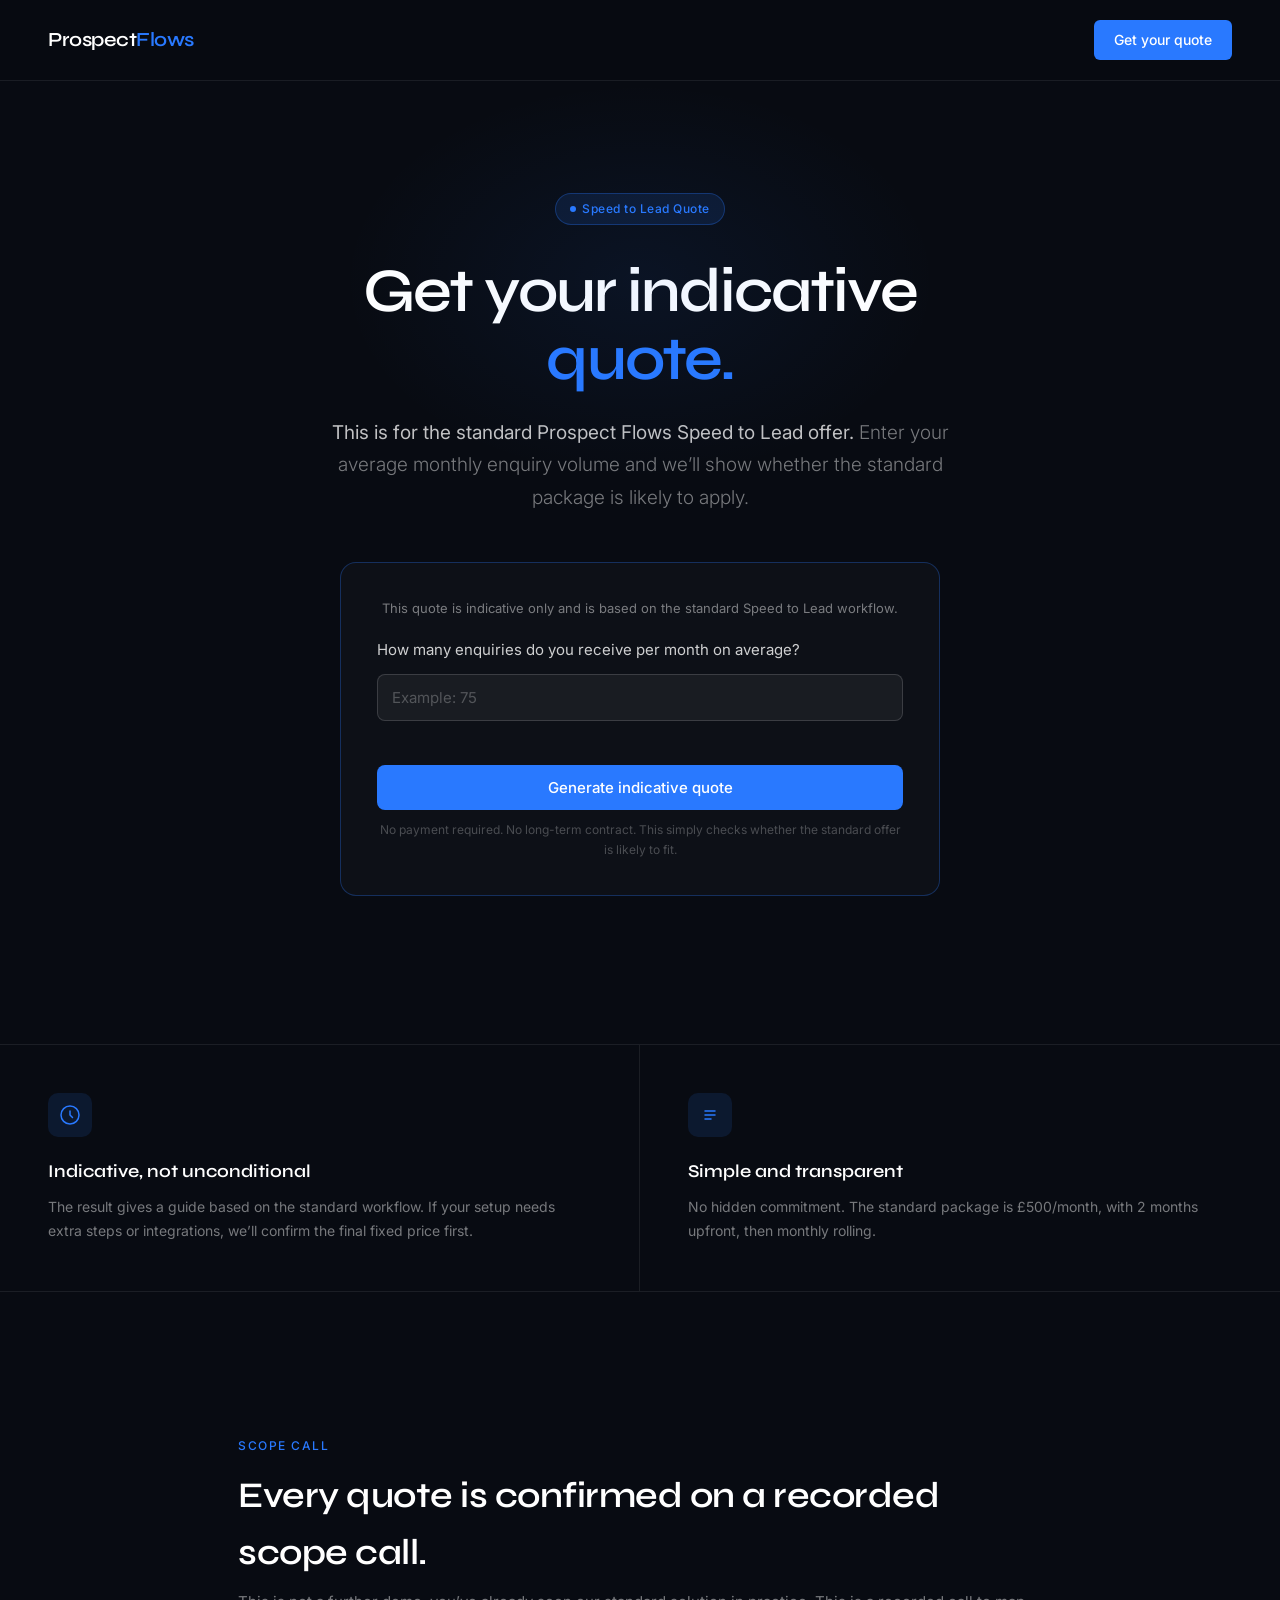
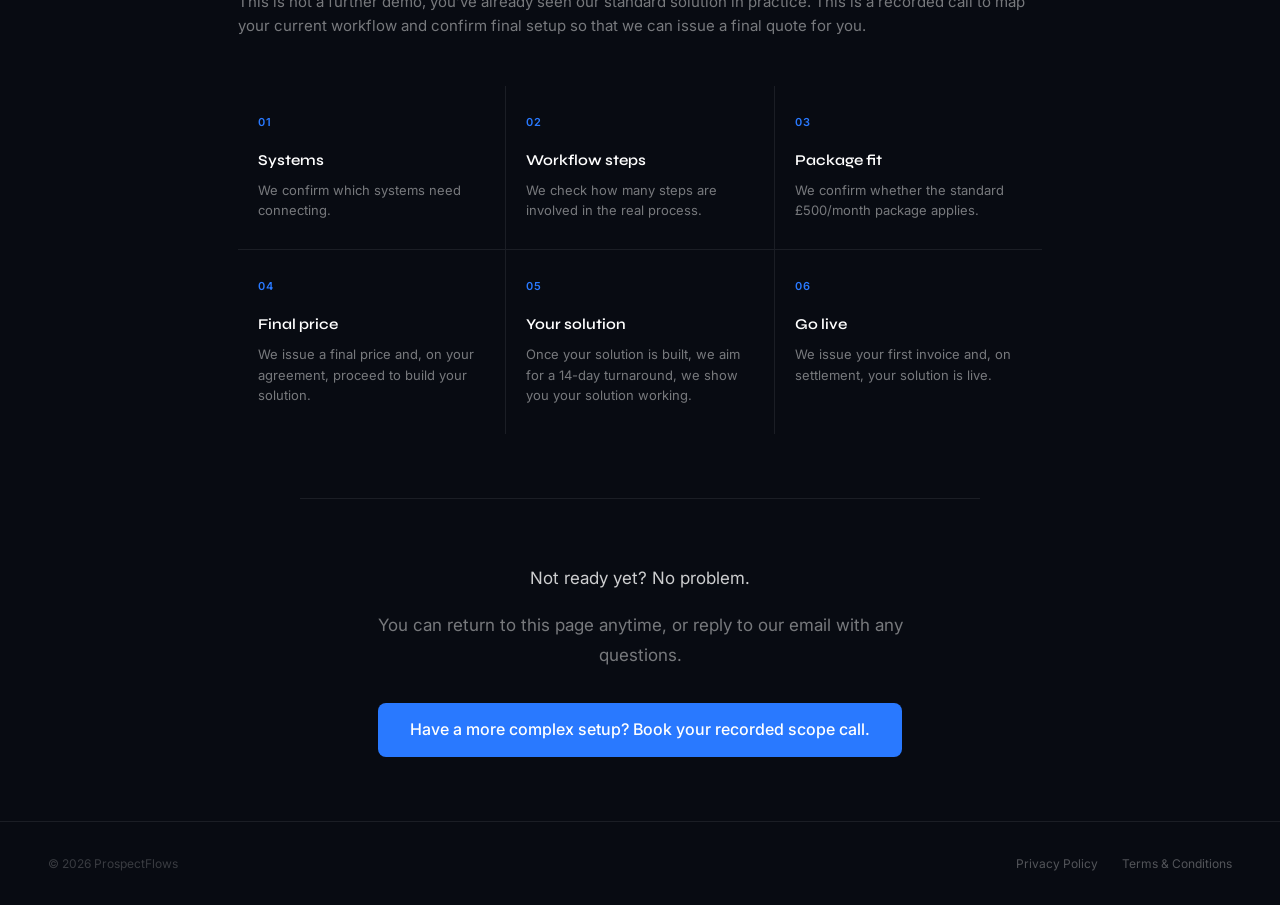
==== quote/index.html @ b6a6e38e "Add standalone quote engine at /quote" ====
<!DOCTYPE html>
<html lang="en">
<head>
<meta charset="UTF-8"/>
<meta name="viewport" content="width=device-width, initial-scale=1.0"/>
<title>ProspectFlows — Indicative Quote</title>
<!-- Google tag (gtag.js) -->
<script async src="https://www.googletagmanager.com/gtag/js?id=G-K7BTXNPB6P"></script>
<script>
  window.dataLayer = window.dataLayer || [];
  function gtag(){dataLayer.push(arguments);}
  gtag('js', new Date());
  gtag('config', 'G-K7BTXNPB6P');
</script>
<link href="https://fonts.googleapis.com/css2?family=Syne:wght@400;500;600&family=Inter:wght@300;400;500&display=swap" rel="stylesheet"/>
<style>
  *{margin:0;padding:0;box-sizing:border-box}
  :root{
    --blue:#2979FF;
    --blue-dim:rgba(41,121,255,0.12);
    --blue-border:rgba(41,121,255,0.3);
    --bg:#080b12;
    --border:rgba(255,255,255,0.08);
    --text:#e8eaf0;
    --muted:rgba(255,255,255,0.45);
    --faint:rgba(255,255,255,0.15);
    --error:#ff6b6b;
    --success:#0f6e56;
  }
  html{scroll-behavior:smooth}
  body{background:var(--bg);color:var(--text);font-family:'Inter',sans-serif;font-size:16px;line-height:1.6;overflow-x:hidden}
  nav{display:flex;justify-content:space-between;align-items:center;padding:1.25rem 3rem;border-bottom:0.5px solid var(--border);position:sticky;top:0;z-index:100;background:rgba(8,11,18,0.92);backdrop-filter:blur(12px)}
  .logo{font-family:'Syne',sans-serif;font-size:20px;font-weight:600;color:#fff;letter-spacing:-0.5px;text-decoration:none}.logo span{color:var(--blue)}
  .nav-cta{background:var(--blue);color:#fff;border:none;padding:9px 20px;border-radius:6px;font-size:14px;font-family:'Inter',sans-serif;cursor:pointer;font-weight:500;text-decoration:none;display:inline-flex;align-items:center;justify-content:center}
  .nav-cta:hover{background:#1a6aff}
  .hero{padding:7rem 3rem 4.25rem;text-align:center;max-width:900px;margin:0 auto;position:relative}
  .hero::before{content:'';position:absolute;top:0;left:50%;transform:translateX(-50%);width:600px;height:400px;background:radial-gradient(ellipse at center,rgba(41,121,255,0.08) 0%,transparent 70%);pointer-events:none}
  .badge{display:inline-flex;align-items:center;gap:6px;background:var(--blue-dim);border:0.5px solid var(--blue-border);color:var(--blue);font-size:12px;padding:5px 14px;border-radius:20px;margin-bottom:2rem;letter-spacing:0.5px;font-weight:500}
  .badge::before{content:'';width:6px;height:6px;border-radius:50%;background:var(--blue);animation:pulse 2s infinite}
  @keyframes pulse{0%,100%{opacity:1}50%{opacity:0.3}}
  h1{font-family:'Syne',sans-serif;font-size:62px;font-weight:600;line-height:1.1;letter-spacing:-2px;margin-bottom:1.5rem;color:#fff}
  h1 em{color:var(--blue);font-style:normal}
  .sub{font-size:19px;color:var(--muted);line-height:1.7;margin-bottom:3rem;max-width:650px;margin-left:auto;margin-right:auto;font-weight:300}
  .sub strong{color:rgba(255,255,255,0.75);font-weight:400}
  .quote-box{background:rgba(255,255,255,0.025);border:0.5px solid var(--blue-border);border-radius:16px;padding:2.25rem;max-width:600px;margin:0 auto;text-align:left}
  .quote-label{font-size:13px;color:var(--muted);margin-bottom:1.25rem;line-height:1.5;text-align:center}
  label.question{display:block;font-size:15px;color:rgba(255,255,255,0.8);margin-bottom:0.75rem;font-weight:400}
  input[type="number"]{background:rgba(255,255,255,0.05);border:0.5px solid var(--faint);border-radius:8px;padding:13px 14px;font-size:15px;color:#fff;font-family:'Inter',sans-serif;width:100%;outline:none;transition:border-color 0.2s;margin-bottom:10px}
  input[type="number"]::placeholder{color:rgba(255,255,255,0.25)}
  input[type="number"]:focus{border-color:rgba(41,121,255,0.6);background:rgba(41,121,255,0.05)}
  .submit-btn{width:100%;background:var(--blue);color:#fff;border:none;border-radius:8px;padding:13px;font-size:15px;font-weight:500;font-family:'Inter',sans-serif;cursor:pointer;margin-top:4px;transition:background 0.2s,transform 0.1s;text-decoration:none;display:inline-flex;align-items:center;justify-content:center;text-align:center}
  .submit-btn:hover{background:#1a6aff}
  .submit-btn:active{transform:scale(0.99)}
  .form-note{font-size:12px;color:rgba(255,255,255,0.25);margin-top:10px;text-align:center}
  .validation-msg{font-size:13px;color:var(--error);min-height:20px;margin:2px 0 8px;text-align:center}
  .result{display:none;margin-top:1.5rem;border-top:0.5px solid var(--border);padding-top:1.5rem}
  .result.visible{display:block}
  .result-card{background:rgba(41,121,255,0.06);border:0.5px solid var(--blue-border);border-radius:14px;padding:1.5rem}
  .result-kicker{font-size:12px;color:var(--blue);letter-spacing:1px;text-transform:uppercase;font-weight:500;margin-bottom:0.5rem}
  .result h2{font-family:'Syne',sans-serif;font-size:28px;font-weight:600;color:#fff;margin-bottom:0.5rem;letter-spacing:-0.5px;line-height:1.2}
  .price{font-family:'Syne',sans-serif;font-size:44px;font-weight:600;color:#fff;line-height:1.1;margin:0.75rem 0 1rem;letter-spacing:-1px}
  .price span{font-family:'Inter',sans-serif;font-size:15px;font-weight:400;color:var(--muted);letter-spacing:0}
  .result p{font-size:14px;color:var(--muted);line-height:1.7;margin-bottom:1rem}
  .result p strong{color:rgba(255,255,255,0.8);font-weight:400}
  .terms-list{display:grid;gap:0.5rem;margin:1rem 0 1.25rem;list-style:none}
  .terms-list li{font-size:13px;color:rgba(255,255,255,0.55);line-height:1.5;padding-left:1.25rem;position:relative}
  .terms-list li::before{content:'';position:absolute;left:0;top:0.55rem;width:6px;height:6px;border-radius:50%;background:var(--blue)}
  .disclaimer{border-top:0.5px solid var(--border);margin-top:1.25rem;padding-top:1.1rem;font-size:12px!important;color:rgba(255,255,255,0.35)!important;line-height:1.6!important}
  .secondary-copy{font-size:13px!important;color:rgba(255,255,255,0.4)!important;margin-top:1.25rem!important;margin-bottom:0!important;text-align:center}
  .secondary-link{color:var(--blue);text-decoration:none}
  .secondary-link:hover{text-decoration:underline}
  .scope-link{margin-top:0.5rem;background:transparent;color:#fff;border:0.5px solid var(--blue-border)}
  .scope-link:hover{background:rgba(41,121,255,0.1)}
  .pillars{display:grid;grid-template-columns:1fr 1fr;border-top:0.5px solid var(--border);border-bottom:0.5px solid var(--border);margin:5rem 0}
  .pillar{padding:3rem;border-right:0.5px solid var(--border);position:relative;overflow:hidden}
  .pillar:last-child{border-right:none}
  .p-icon{width:44px;height:44px;background:var(--blue-dim);border-radius:10px;display:flex;align-items:center;justify-content:center;margin-bottom:1.25rem}
  .pillar h3{font-family:'Syne',sans-serif;font-size:18px;font-weight:600;color:#fff;margin-bottom:0.6rem}
  .pillar p{font-size:14px;color:var(--muted);line-height:1.7}
  .how{padding:4rem 3rem;max-width:900px;margin:0 auto}
  .section-label{font-size:12px;color:var(--blue);letter-spacing:1.5px;text-transform:uppercase;font-weight:500;margin-bottom:0.75rem}
  .how h2{font-family:'Syne',sans-serif;font-size:36px;font-weight:600;color:#fff;margin-bottom:0.5rem;letter-spacing:-0.5px}
  .how .sub2{font-size:15px;color:var(--muted);margin-bottom:3rem}
  .steps{display:grid;grid-template-columns:repeat(3,1fr);gap:1px;background:var(--border)}
  .step{background:var(--bg);padding:1.75rem 1.25rem}
  .step-num{font-size:11px;color:var(--blue);font-weight:600;letter-spacing:1px;margin-bottom:1rem}
  .step h4{font-family:'Syne',sans-serif;font-size:15px;font-weight:600;color:#fff;margin-bottom:0.5rem}
  .step p{font-size:13px;color:var(--muted);line-height:1.6}
  .offer{padding:4rem 3rem;max-width:680px;margin:0 auto;text-align:center;border-top:0.5px solid var(--border)}
  .offer p{font-size:17px;color:var(--muted);line-height:1.8;margin-bottom:1rem}
  .offer p strong{color:rgba(255,255,255,0.8);font-weight:400}
  .offer-cta{margin-top:2rem}
  .offer-btn{background:var(--blue);color:#fff;border:none;border-radius:8px;padding:14px 32px;font-size:16px;font-weight:500;font-family:'Inter',sans-serif;cursor:pointer;transition:background 0.2s;text-decoration:none;display:inline-flex;align-items:center;justify-content:center}
  .offer-btn:hover{background:#1a6aff}
  footer{border-top:0.5px solid var(--border);padding:2rem 3rem;display:flex;justify-content:space-between;align-items:center;font-size:12px;color:rgba(255,255,255,0.2)}
  footer a{color:rgba(255,255,255,0.3);text-decoration:none}
  footer a:hover{color:var(--blue)}
  .footer-links{display:flex;gap:1.5rem}
  .fade{opacity:0;transform:translateY(20px);transition:opacity 0.6s ease,transform 0.6s ease}
  .fade.visible{opacity:1;transform:none}
  @media(max-width:760px){
    nav{padding:1rem 1.25rem;gap:1rem}
    .logo{font-size:18px;white-space:nowrap}
    .nav-cta{padding:8px 12px;font-size:12px}
    .hero{padding:5rem 1.25rem 3.5rem}
    .hero::before{width:320px;height:300px}
    h1{font-size:42px;letter-spacing:-1.2px}
    .sub{font-size:16px;margin-bottom:2rem}
    .quote-box{padding:1.5rem;border-radius:14px}
    .price{font-size:36px}
    .pillars{grid-template-columns:1fr;margin:3.5rem 0}
    .pillar{padding:2rem 1.25rem;border-right:none;border-bottom:0.5px solid var(--border)}
    .pillar:last-child{border-bottom:none}
    .how{padding:3rem 1.25rem}
    .how h2{font-size:30px}
    .steps{grid-template-columns:1fr}
    .offer{padding:3rem 1.25rem}
    footer{padding:1.5rem 1.25rem;flex-direction:column;gap:1rem;text-align:center}
    .footer-links{gap:1rem;flex-wrap:wrap;justify-content:center}
  }
</style>
</head>
<body>

<nav>
  <a class="logo" href="../">Prospect<span>Flows</span></a>
  <a class="nav-cta" href="#quote">Get your quote</a>
</nav>

<div class="hero">
  <div class="badge">Speed to Lead Quote</div>
  <h1>Get your indicative<br><em>quote.</em></h1>
  <p class="sub"><strong>This is for the standard Prospect Flows Speed to Lead offer.</strong> Enter your average monthly enquiry volume and we’ll show whether the standard package is likely to apply.</p>

  <div class="quote-box" id="quote">
    <p class="quote-label">This quote is indicative only and is based on the standard Speed to Lead workflow.</p>

    <label class="question" for="enquiries">How many enquiries do you receive per month on average?</label>
    <input type="number" id="enquiries" min="1" step="1" inputmode="numeric" placeholder="Example: 75" aria-describedby="validation-msg"/>
    <p class="validation-msg" id="validation-msg" role="alert"></p>

    <button class="submit-btn" type="button" onclick="generateQuote()">Generate indicative quote</button>
    <p class="form-note">No payment required. No long-term contract. This simply checks whether the standard offer is likely to fit.</p>

    <div class="result" id="standard-result" aria-live="polite">
      <div class="result-card">
        <div class="result-kicker">Indicative standard quote</div>
        <h2>The standard Speed to Lead package is likely to apply.</h2>
        <div class="price">£500<span>/month</span></div>
        <p>This indicative quote is based on your entered enquiry volume and the standard Prospect Flows Speed to Lead workflow.</p>
        <ul class="terms-list">
          <li>2 months upfront</li>
          <li>Then monthly rolling</li>
          <li>No long-term contract</li>
          <li>Cancel anytime</li>
        </ul>
        <p class="disclaimer">This quote is based on our standard Speed to Lead offer and the number of enquiries you have entered. If your setup requires extra steps, integrations, or a higher monthly operation volume, this may change. A short scope call may be required before we confirm your final fixed price.</p>
        <p class="secondary-copy">Not ready yet? No problem — you can return to this page anytime, or reply to our email with any questions.</p>
        <a class="submit-btn scope-link" href="[BOOKING_LINK_PLACEHOLDER]">Ready to confirm your setup? Book your recorded scope call.</a>
      </div>
    </div>

    <div class="result" id="scope-result" aria-live="polite">
      <div class="result-card">
        <div class="result-kicker">Scope call required</div>
        <h2>We need to confirm your workflow before issuing a final fixed quote.</h2>
        <p>Higher enquiry volume may require a slightly different setup. We’ll confirm the systems involved, the workflow steps, and the final setup before issuing your final quote.</p>
        <p><strong>This is not a further demo.</strong> You’ve already seen our standard solution in practice. This is a recorded call to map your current workflow and confirm final setup so that we can issue a final quote for you.</p>
        <a class="submit-btn" href="[BOOKING_LINK_PLACEHOLDER]">Book your recorded scope call</a>
        <p class="disclaimer">This quote is based on our standard Speed to Lead offer and the number of enquiries you have entered. If your setup requires extra steps, integrations, or a higher monthly operation volume, this may change. A short scope call may be required before we confirm your final fixed price.</p>
        <p class="secondary-copy">Not ready yet? No problem — you can return to this page anytime, or reply to our email with any questions.</p>
      </div>
    </div>
  </div>
</div>

<div class="pillars">
  <div class="pillar fade">
    <div class="p-icon">
      <svg width="22" height="22" viewBox="0 0 22 22" fill="none"><circle cx="11" cy="11" r="9" stroke="#2979FF" stroke-width="1.5"/><path d="M11 7v4l2.5 2.5" stroke="#2979FF" stroke-width="1.5" stroke-linecap="round"/></svg>
    </div>
    <h3>Indicative, not unconditional</h3>
    <p>The result gives a guide based on the standard workflow. If your setup needs extra steps or integrations, we’ll confirm the final fixed price first.</p>
  </div>
  <div class="pillar fade">
    <div class="p-icon">
      <svg width="22" height="22" viewBox="0 0 22 22" fill="none"><path d="M6 11h10M6 7h10M6 15h6" stroke="#2979FF" stroke-width="1.5" stroke-linecap="round"/></svg>
    </div>
    <h3>Simple and transparent</h3>
    <p>No hidden commitment. The standard package is £500/month, with 2 months upfront, then monthly rolling.</p>
  </div>
</div>

<div class="how">
  <div class="section-label fade">Scope call</div>
  <h2 class="fade">Every quote is confirmed on a recorded scope call.</h2>
  <p class="sub2 fade">This is not a further demo, you’ve already seen our standard solution in practice. This is a recorded call to map your current workflow and confirm final setup so that we can issue a final quote for you.</p>
  <div class="steps fade">
    <div class="step">
      <div class="step-num">01</div>
      <h4>Systems</h4>
      <p>We confirm which systems need connecting.</p>
    </div>
    <div class="step">
      <div class="step-num">02</div>
      <h4>Workflow steps</h4>
      <p>We check how many steps are involved in the real process.</p>
    </div>
    <div class="step">
      <div class="step-num">03</div>
      <h4>Package fit</h4>
      <p>We confirm whether the standard £500/month package applies.</p>
    </div>
    <div class="step">
      <div class="step-num">04</div>
      <h4>Final price</h4>
      <p>We issue a final price and, on your agreement, proceed to build your solution.</p>
    </div>
    <div class="step">
      <div class="step-num">05</div>
      <h4>Your solution</h4>
      <p>Once your solution is built, we aim for a 14-day turnaround, we show you your solution working.</p>
    </div>
    <div class="step">
      <div class="step-num">06</div>
      <h4>Go live</h4>
      <p>We issue your first invoice and, on settlement, your solution is live.</p>
    </div>
  </div>
</div>

<div class="offer fade">
  <p><strong>Not ready yet? No problem.</strong></p>
  <p>You can return to this page anytime, or reply to our email with any questions.</p>
  <div class="offer-cta">
    <a class="offer-btn" href="[BOOKING_LINK_PLACEHOLDER]">Have a more complex setup? Book your recorded scope call.</a>
  </div>
</div>

<footer>
  <span>© 2026 ProspectFlows</span>
  <div class="footer-links">
    <a href="../privacy-policy.html">Privacy Policy</a>
    <a href="../terms.html">Terms & Conditions</a>
  </div>
</footer>

<script>
function generateQuote(){
  var input=document.getElementById('enquiries');
  var validation=document.getElementById('validation-msg');
  var standardResult=document.getElementById('standard-result');
  var scopeResult=document.getElementById('scope-result');
  var rawValue=input.value.trim();
  var enquiries=Number(rawValue);

  standardResult.classList.remove('visible');
  scopeResult.classList.remove('visible');
  validation.textContent='';

  if(rawValue===''||!Number.isFinite(enquiries)||!Number.isInteger(enquiries)||enquiries<=0){
    validation.textContent='Please enter a whole number above zero to generate your indicative quote.';
    input.focus();
    return;
  }

  // Quote logic:
  // - Assume 5 automation steps/actions per enquiry.
  // - Monthly operations = enquiries x 5.
  // - The internal operation calculation is deliberately not displayed prominently to visitors.
  // - 1-200 enquiries: show the indicative standard £500/month quote.
  // - Over 200 enquiries: request a short scope call before issuing a final fixed quote.
  var monthlyOperations=enquiries*5;

  if(enquiries<=200){
    standardResult.classList.add('visible');
  }else{
    scopeResult.classList.add('visible');
  }

  if(window.gtag){
    gtag('event','quote_generated',{enquiries_per_month:enquiries,monthly_operations:monthlyOperations,quote_type:enquiries<=200?'standard':'scope_required'});
  }
}

var obs=new IntersectionObserver(function(entries){entries.forEach(function(e){if(e.isIntersecting){e.target.classList.add('visible')}})},{threshold:0.15});
document.querySelectorAll('.fade').forEach(function(el){obs.observe(el)});
</script>
</body>
</html>
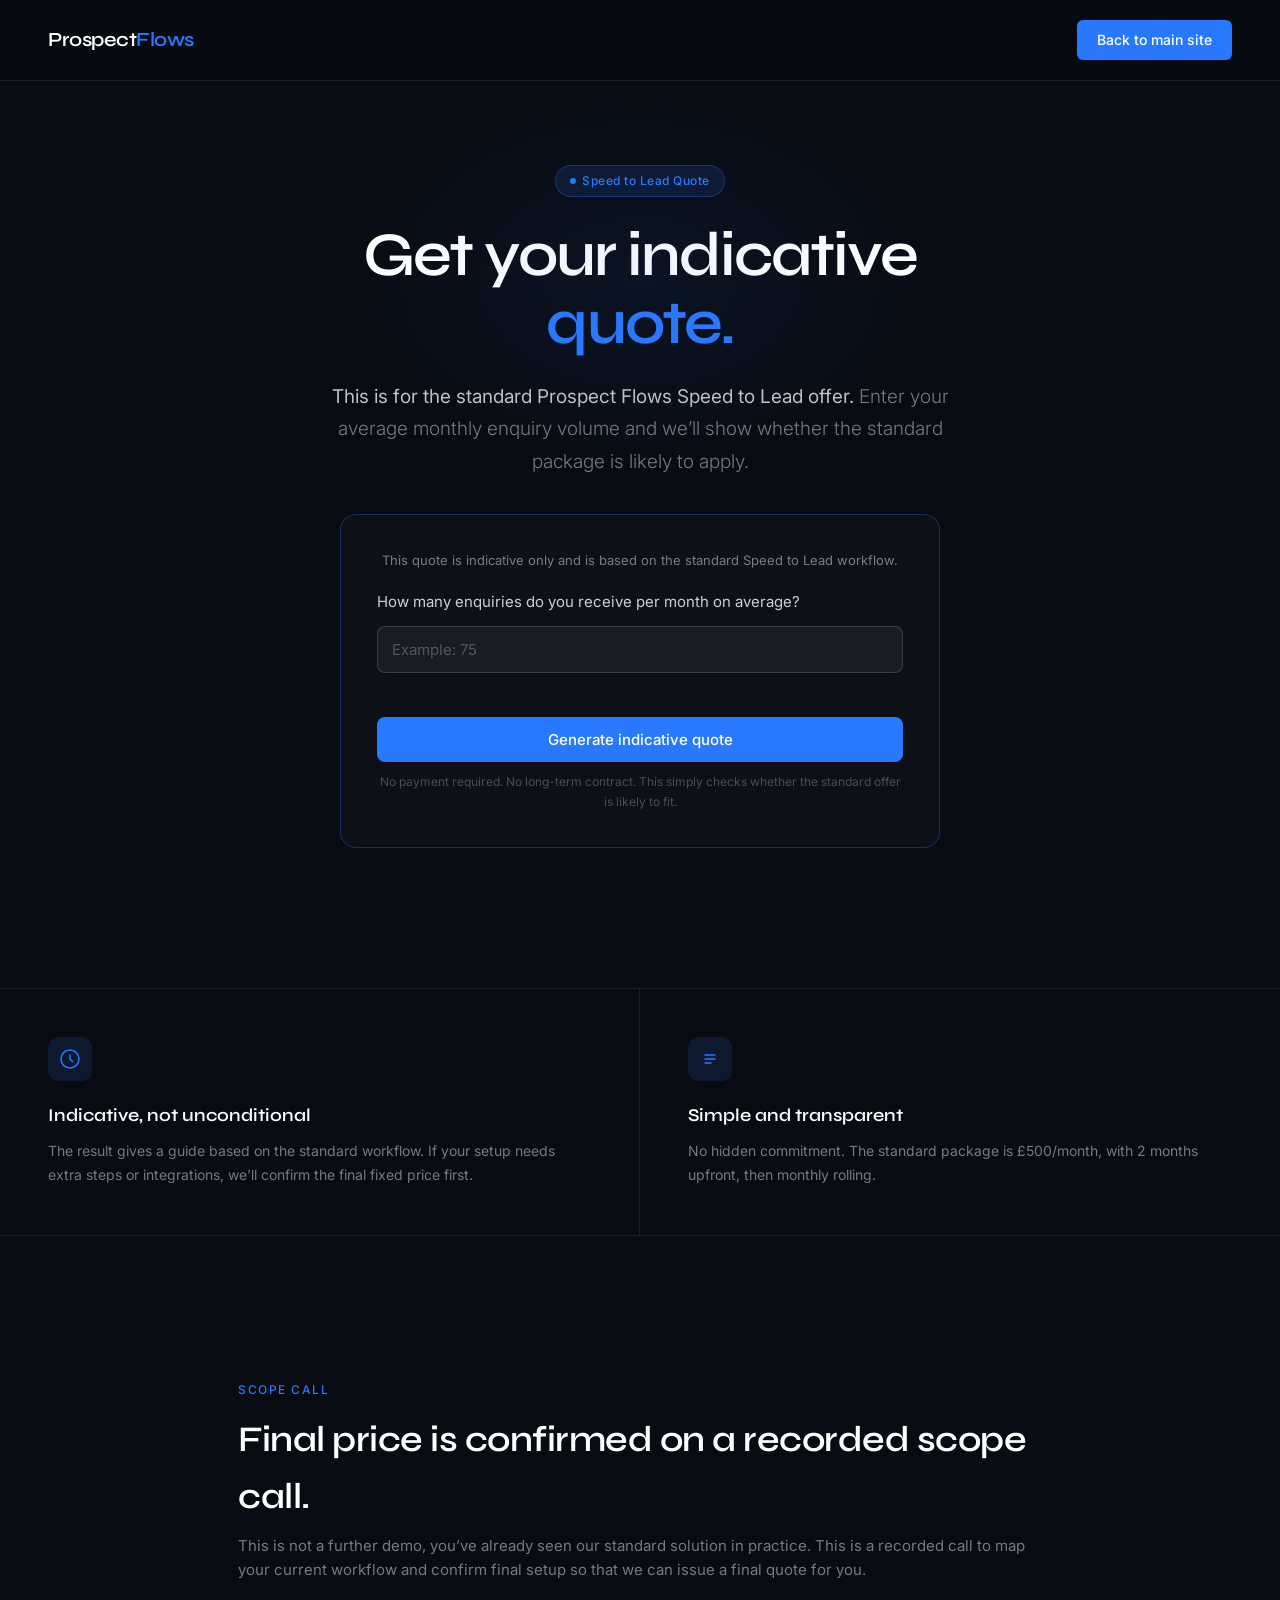
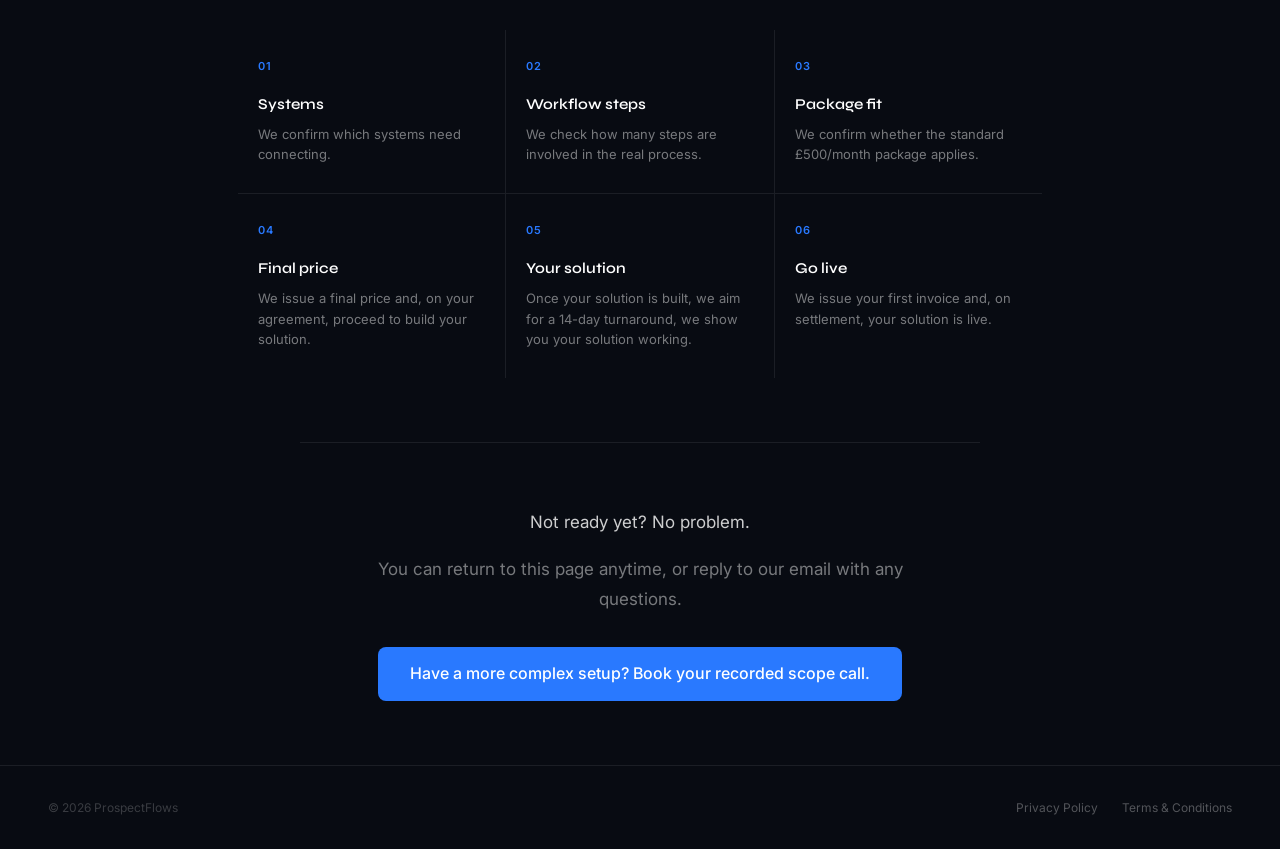
==== commit b7d09375: "Update quote engine Updated quote engine" ====
--- a/quote/index.html
+++ b/quote/index.html
@@ -33,14 +33,14 @@
   .logo{font-family:'Syne',sans-serif;font-size:20px;font-weight:600;color:#fff;letter-spacing:-0.5px;text-decoration:none}.logo span{color:var(--blue)}
   .nav-cta{background:var(--blue);color:#fff;border:none;padding:9px 20px;border-radius:6px;font-size:14px;font-family:'Inter',sans-serif;cursor:pointer;font-weight:500;text-decoration:none;display:inline-flex;align-items:center;justify-content:center}
   .nav-cta:hover{background:#1a6aff}
-  .hero{padding:7rem 3rem 4.25rem;text-align:center;max-width:900px;margin:0 auto;position:relative}
+  .hero{padding:5.25rem 3rem 3.75rem;text-align:center;max-width:900px;margin:0 auto;position:relative}
   .hero::before{content:'';position:absolute;top:0;left:50%;transform:translateX(-50%);width:600px;height:400px;background:radial-gradient(ellipse at center,rgba(41,121,255,0.08) 0%,transparent 70%);pointer-events:none}
-  .badge{display:inline-flex;align-items:center;gap:6px;background:var(--blue-dim);border:0.5px solid var(--blue-border);color:var(--blue);font-size:12px;padding:5px 14px;border-radius:20px;margin-bottom:2rem;letter-spacing:0.5px;font-weight:500}
+  .badge{display:inline-flex;align-items:center;gap:6px;background:var(--blue-dim);border:0.5px solid var(--blue-border);color:var(--blue);font-size:12px;padding:5px 14px;border-radius:20px;margin-bottom:1.5rem;letter-spacing:0.5px;font-weight:500}
   .badge::before{content:'';width:6px;height:6px;border-radius:50%;background:var(--blue);animation:pulse 2s infinite}
   @keyframes pulse{0%,100%{opacity:1}50%{opacity:0.3}}
   h1{font-family:'Syne',sans-serif;font-size:62px;font-weight:600;line-height:1.1;letter-spacing:-2px;margin-bottom:1.5rem;color:#fff}
   h1 em{color:var(--blue);font-style:normal}
-  .sub{font-size:19px;color:var(--muted);line-height:1.7;margin-bottom:3rem;max-width:650px;margin-left:auto;margin-right:auto;font-weight:300}
+  .sub{font-size:19px;color:var(--muted);line-height:1.7;margin-bottom:2.25rem;max-width:650px;margin-left:auto;margin-right:auto;font-weight:300}
   .sub strong{color:rgba(255,255,255,0.75);font-weight:400}
   .quote-box{background:rgba(255,255,255,0.025);border:0.5px solid var(--blue-border);border-radius:16px;padding:2.25rem;max-width:600px;margin:0 auto;text-align:left}
   .quote-label{font-size:13px;color:var(--muted);margin-bottom:1.25rem;line-height:1.5;text-align:center}
@@ -102,7 +102,7 @@
     nav{padding:1rem 1.25rem;gap:1rem}
     .logo{font-size:18px;white-space:nowrap}
     .nav-cta{padding:8px 12px;font-size:12px}
-    .hero{padding:5rem 1.25rem 3.5rem}
+    .hero{padding:3.75rem 1.25rem 3rem}
     .hero::before{width:320px;height:300px}
     h1{font-size:42px;letter-spacing:-1.2px}
     .sub{font-size:16px;margin-bottom:2rem}
@@ -124,7 +124,7 @@
 
 <nav>
   <a class="logo" href="../">Prospect<span>Flows</span></a>
-  <a class="nav-cta" href="#quote">Get your quote</a>
+  <a class="nav-cta" href="../">Back to main site</a>
 </nav>
 
 <div class="hero">
@@ -164,7 +164,7 @@
       <div class="result-card">
         <div class="result-kicker">Scope call required</div>
         <h2>We need to confirm your workflow before issuing a final fixed quote.</h2>
-        <p>Higher enquiry volume may require a slightly different setup. We’ll confirm the systems involved, the workflow steps, and the final setup before issuing your final quote.</p>
+        <p>Your enquiry volume is above the standard indicative range. We’ll confirm the systems involved, the workflow steps, and the final setup before issuing your final fixed quote.</p>
         <p><strong>This is not a further demo.</strong> You’ve already seen our standard solution in practice. This is a recorded call to map your current workflow and confirm final setup so that we can issue a final quote for you.</p>
         <a class="submit-btn" href="[BOOKING_LINK_PLACEHOLDER]">Book your recorded scope call</a>
         <p class="disclaimer">This quote is based on our standard Speed to Lead offer and the number of enquiries you have entered. If your setup requires extra steps, integrations, or a higher monthly operation volume, this may change. A short scope call may be required before we confirm your final fixed price.</p>
@@ -193,7 +193,7 @@
 
 <div class="how">
   <div class="section-label fade">Scope call</div>
-  <h2 class="fade">Every quote is confirmed on a recorded scope call.</h2>
+  <h2 class="fade">Final price is confirmed on a recorded scope call.</h2>
   <p class="sub2 fade">This is not a further demo, you’ve already seen our standard solution in practice. This is a recorded call to map your current workflow and confirm final setup so that we can issue a final quote for you.</p>
   <div class="steps fade">
     <div class="step">
@@ -269,7 +269,7 @@
   // - Monthly operations = enquiries x 5.
   // - The internal operation calculation is deliberately not displayed prominently to visitors.
   // - 1-200 enquiries: show the indicative standard £500/month quote.
-  // - Over 200 enquiries: request a short scope call before issuing a final fixed quote.
+  // - Over 200 enquiries: request a recorded scope call before issuing a final fixed quote.
   var monthlyOperations=enquiries*5;
 
   if(enquiries<=200){
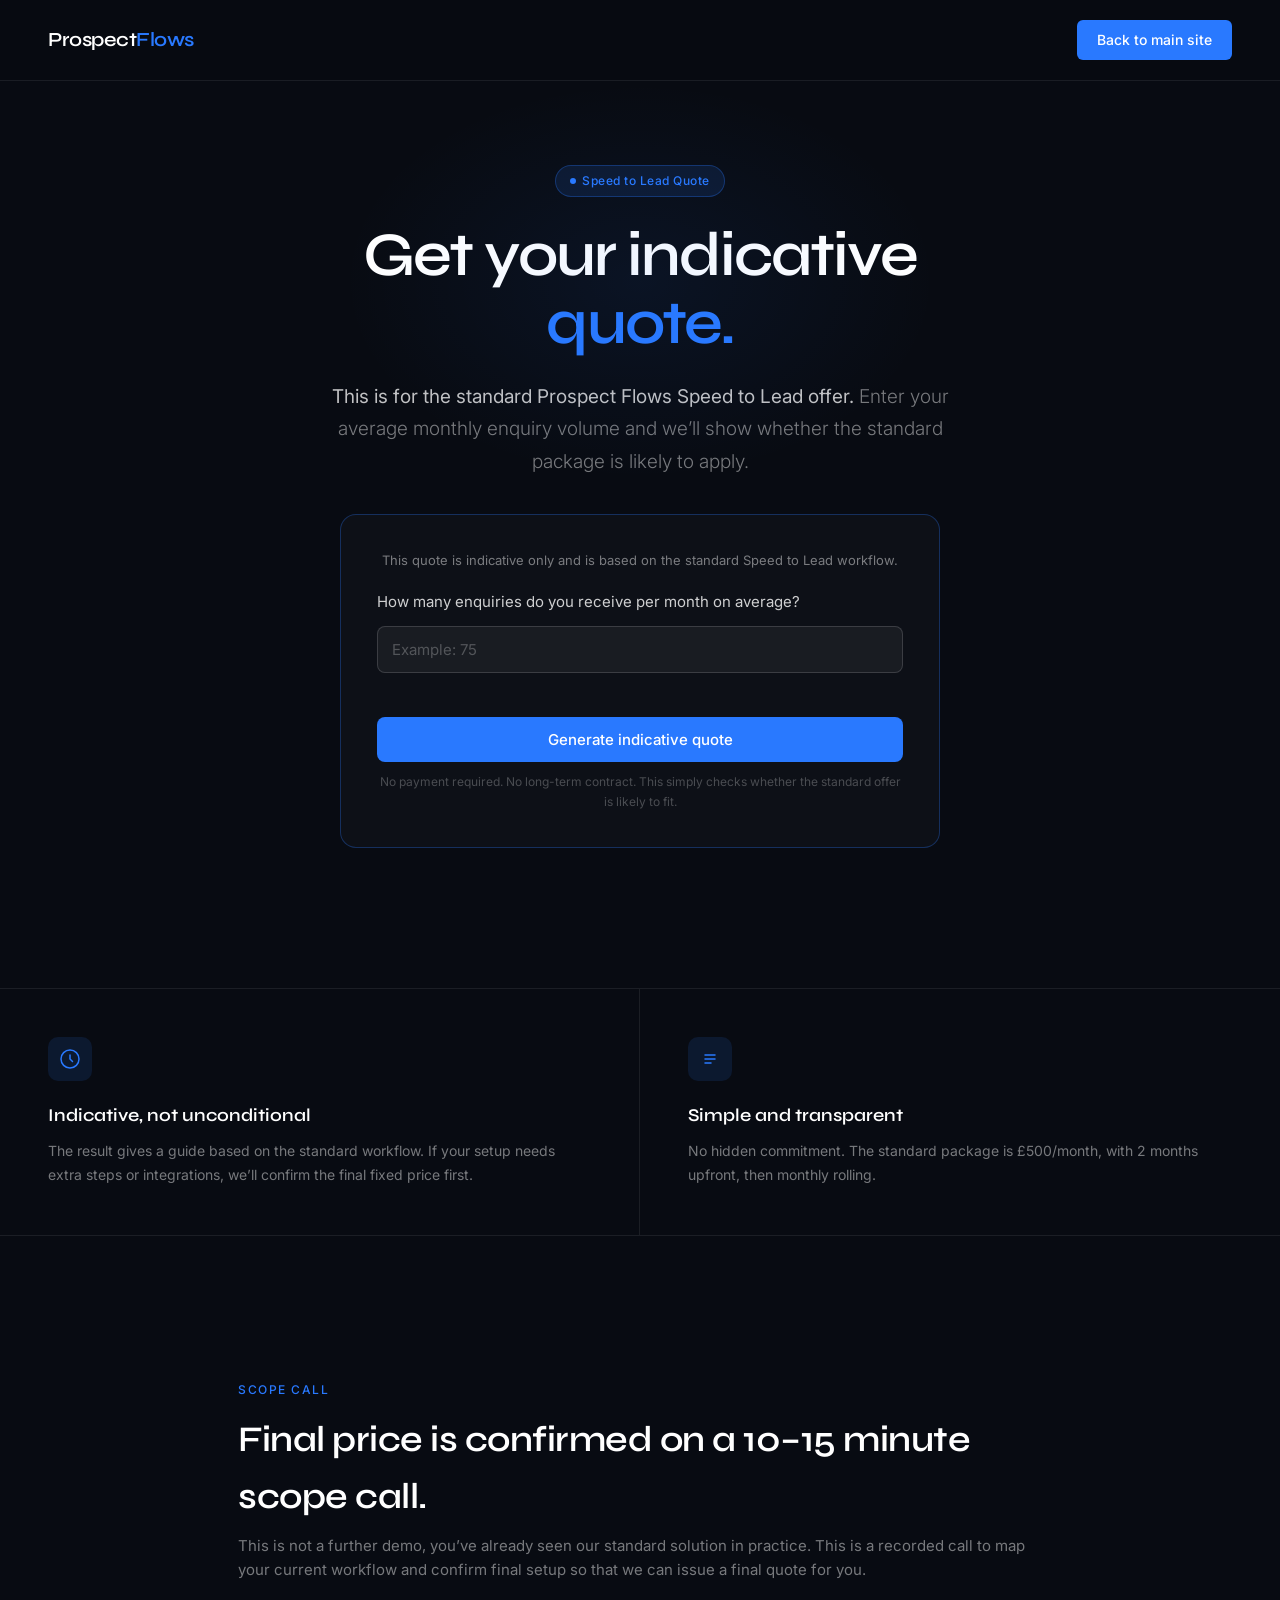
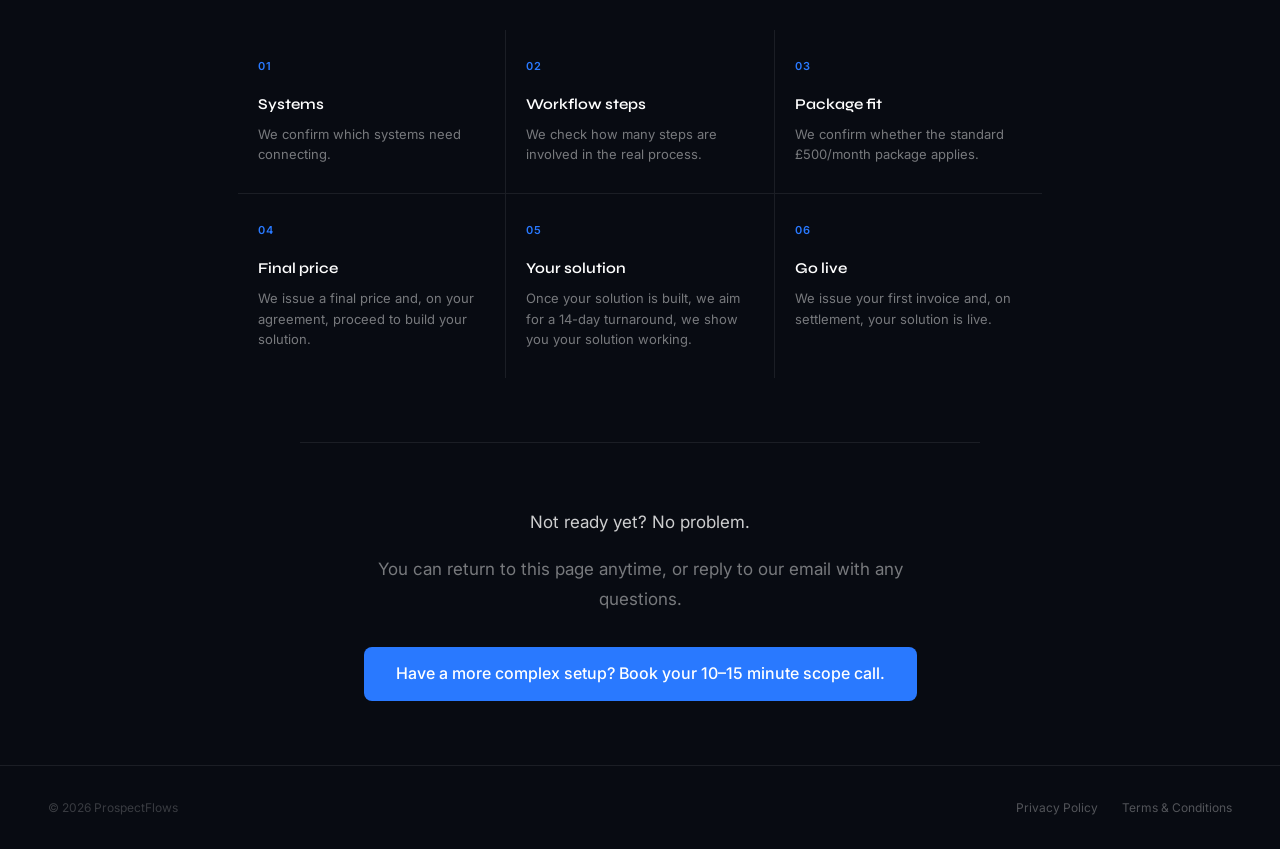
==== commit 3c0894e3: "Update quote engine Further tweaks and fixes" ====
--- a/quote/index.html
+++ b/quote/index.html
@@ -53,7 +53,7 @@
   .submit-btn:active{transform:scale(0.99)}
   .form-note{font-size:12px;color:rgba(255,255,255,0.25);margin-top:10px;text-align:center}
   .validation-msg{font-size:13px;color:var(--error);min-height:20px;margin:2px 0 8px;text-align:center}
-  .result{display:none;margin-top:1.5rem;border-top:0.5px solid var(--border);padding-top:1.5rem}
+  .result{display:none;margin-top:1.5rem;border-top:0.5px solid var(--border);padding-top:1.5rem;scroll-margin-top:110px}
   .result.visible{display:block}
   .result-card{background:rgba(41,121,255,0.06);border:0.5px solid var(--blue-border);border-radius:14px;padding:1.5rem}
   .result-kicker{font-size:12px;color:var(--blue);letter-spacing:1px;text-transform:uppercase;font-weight:500;margin-bottom:0.5rem}
@@ -156,7 +156,7 @@
         </ul>
         <p class="disclaimer">This quote is based on our standard Speed to Lead offer and the number of enquiries you have entered. If your setup requires extra steps, integrations, or a higher monthly operation volume, this may change. A short scope call may be required before we confirm your final fixed price.</p>
         <p class="secondary-copy">Not ready yet? No problem — you can return to this page anytime, or reply to our email with any questions.</p>
-        <a class="submit-btn scope-link" href="[BOOKING_LINK_PLACEHOLDER]">Ready to confirm your setup? Book your recorded scope call.</a>
+        <a class="submit-btn scope-link" href="[BOOKING_LINK_PLACEHOLDER]">Ready to confirm your setup? Book your 10–15 minute scope call.</a>
       </div>
     </div>
 
@@ -166,7 +166,7 @@
         <h2>We need to confirm your workflow before issuing a final fixed quote.</h2>
         <p>Your enquiry volume is above the standard indicative range. We’ll confirm the systems involved, the workflow steps, and the final setup before issuing your final fixed quote.</p>
         <p><strong>This is not a further demo.</strong> You’ve already seen our standard solution in practice. This is a recorded call to map your current workflow and confirm final setup so that we can issue a final quote for you.</p>
-        <a class="submit-btn" href="[BOOKING_LINK_PLACEHOLDER]">Book your recorded scope call</a>
+        <a class="submit-btn" href="[BOOKING_LINK_PLACEHOLDER]">Book your 10–15 minute scope call</a>
         <p class="disclaimer">This quote is based on our standard Speed to Lead offer and the number of enquiries you have entered. If your setup requires extra steps, integrations, or a higher monthly operation volume, this may change. A short scope call may be required before we confirm your final fixed price.</p>
         <p class="secondary-copy">Not ready yet? No problem — you can return to this page anytime, or reply to our email with any questions.</p>
       </div>
@@ -193,7 +193,7 @@
 
 <div class="how">
   <div class="section-label fade">Scope call</div>
-  <h2 class="fade">Final price is confirmed on a recorded scope call.</h2>
+  <h2 class="fade">Final price is confirmed on a 10–15 minute scope call.</h2>
   <p class="sub2 fade">This is not a further demo, you’ve already seen our standard solution in practice. This is a recorded call to map your current workflow and confirm final setup so that we can issue a final quote for you.</p>
   <div class="steps fade">
     <div class="step">
@@ -233,7 +233,7 @@
   <p><strong>Not ready yet? No problem.</strong></p>
   <p>You can return to this page anytime, or reply to our email with any questions.</p>
   <div class="offer-cta">
-    <a class="offer-btn" href="[BOOKING_LINK_PLACEHOLDER]">Have a more complex setup? Book your recorded scope call.</a>
+    <a class="offer-btn" href="[BOOKING_LINK_PLACEHOLDER]">Have a more complex setup? Book your 10–15 minute scope call.</a>
   </div>
 </div>
 
@@ -257,9 +257,11 @@
   standardResult.classList.remove('visible');
   scopeResult.classList.remove('visible');
   validation.textContent='';
+  input.removeAttribute('aria-invalid');
 
   if(rawValue===''||!Number.isFinite(enquiries)||!Number.isInteger(enquiries)||enquiries<=0){
     validation.textContent='Please enter a whole number above zero to generate your indicative quote.';
+    input.setAttribute('aria-invalid','true');
     input.focus();
     return;
   }
@@ -269,19 +271,35 @@
   // - Monthly operations = enquiries x 5.
   // - The internal operation calculation is deliberately not displayed prominently to visitors.
   // - 1-200 enquiries: show the indicative standard £500/month quote.
-  // - Over 200 enquiries: request a recorded scope call before issuing a final fixed quote.
+  // - Over 200 enquiries: request a 10-15 minute scope call before issuing a final fixed quote.
   var monthlyOperations=enquiries*5;
+
+  var activeResult;
 
   if(enquiries<=200){
     standardResult.classList.add('visible');
+    activeResult=standardResult;
   }else{
     scopeResult.classList.add('visible');
-  }
+    activeResult=scopeResult;
+  }
+
+  // Bring the result into view immediately, especially on smaller screens.
+  activeResult.scrollIntoView({behavior:'smooth',block:'start'});
 
   if(window.gtag){
     gtag('event','quote_generated',{enquiries_per_month:enquiries,monthly_operations:monthlyOperations,quote_type:enquiries<=200?'standard':'scope_required'});
   }
 }
+
+var inputField=document.getElementById('enquiries');
+var validationMessage=document.getElementById('validation-msg');
+
+// Clear the validation warning as soon as the visitor starts correcting the input.
+inputField.addEventListener('input',function(){
+  validationMessage.textContent='';
+  inputField.removeAttribute('aria-invalid');
+});
 
 var obs=new IntersectionObserver(function(entries){entries.forEach(function(e){if(e.isIntersecting){e.target.classList.add('visible')}})},{threshold:0.15});
 document.querySelectorAll('.fade').forEach(function(el){obs.observe(el)});
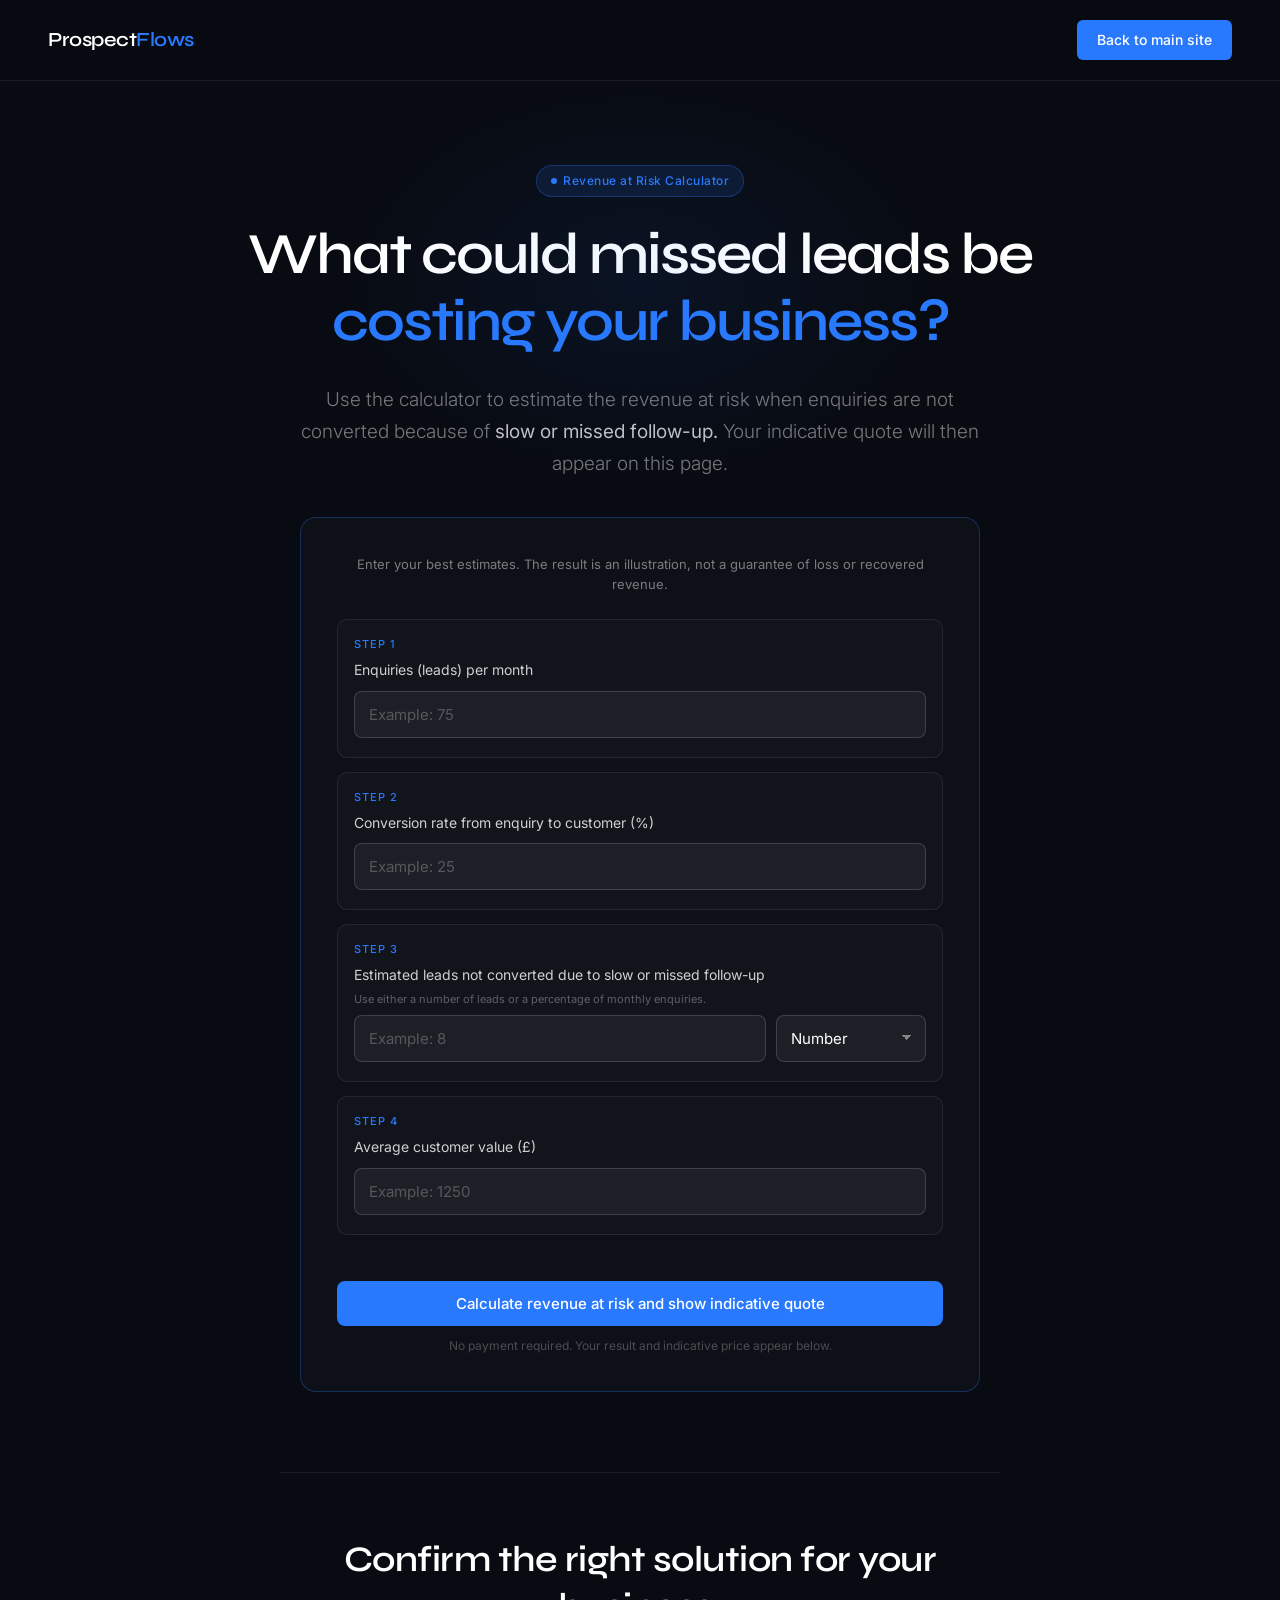
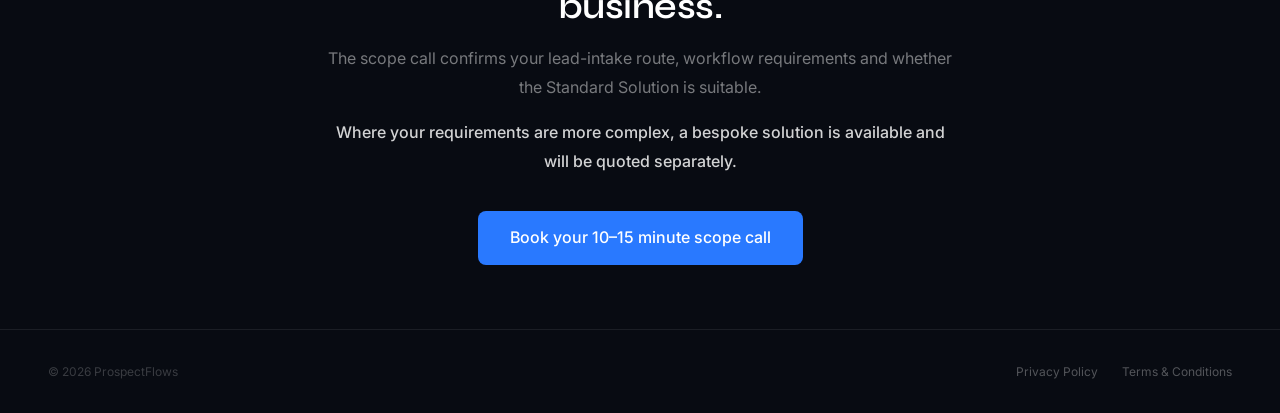
==== commit 0ca17978: "Redesign quotation page around the Revenue at Risk calculator Reworked the Prospect Flows quotation " ====
--- a/quote/index.html
+++ b/quote/index.html
@@ -3,7 +3,7 @@
 <head>
 <meta charset="UTF-8"/>
 <meta name="viewport" content="width=device-width, initial-scale=1.0"/>
-<title>ProspectFlows — Indicative Quote</title>
+<title>ProspectFlows — Revenue at Risk & Indicative Quote</title>
 <!-- Google tag (gtag.js) -->
 <script async src="https://www.googletagmanager.com/gtag/js?id=G-K7BTXNPB6P"></script>
 <script>
@@ -25,7 +25,6 @@
     --muted:rgba(255,255,255,0.45);
     --faint:rgba(255,255,255,0.15);
     --error:#ff6b6b;
-    --success:#0f6e56;
   }
   html{scroll-behavior:smooth}
   body{background:var(--bg);color:var(--text);font-family:'Inter',sans-serif;font-size:16px;line-height:1.6;overflow-x:hidden}
@@ -33,209 +32,174 @@
   .logo{font-family:'Syne',sans-serif;font-size:20px;font-weight:600;color:#fff;letter-spacing:-0.5px;text-decoration:none}.logo span{color:var(--blue)}
   .nav-cta{background:var(--blue);color:#fff;border:none;padding:9px 20px;border-radius:6px;font-size:14px;font-family:'Inter',sans-serif;cursor:pointer;font-weight:500;text-decoration:none;display:inline-flex;align-items:center;justify-content:center}
   .nav-cta:hover{background:#1a6aff}
-  .hero{padding:5.25rem 3rem 3.75rem;text-align:center;max-width:900px;margin:0 auto;position:relative}
+  .hero{padding:5.25rem 3rem 5rem;text-align:center;max-width:920px;margin:0 auto;position:relative}
   .hero::before{content:'';position:absolute;top:0;left:50%;transform:translateX(-50%);width:600px;height:400px;background:radial-gradient(ellipse at center,rgba(41,121,255,0.08) 0%,transparent 70%);pointer-events:none}
   .badge{display:inline-flex;align-items:center;gap:6px;background:var(--blue-dim);border:0.5px solid var(--blue-border);color:var(--blue);font-size:12px;padding:5px 14px;border-radius:20px;margin-bottom:1.5rem;letter-spacing:0.5px;font-weight:500}
   .badge::before{content:'';width:6px;height:6px;border-radius:50%;background:var(--blue);animation:pulse 2s infinite}
   @keyframes pulse{0%,100%{opacity:1}50%{opacity:0.3}}
-  h1{font-family:'Syne',sans-serif;font-size:62px;font-weight:600;line-height:1.1;letter-spacing:-2px;margin-bottom:1.5rem;color:#fff}
+  h1{font-family:'Syne',sans-serif;font-size:58px;font-weight:600;line-height:1.16;letter-spacing:-2px;margin-bottom:1.5rem;color:#fff;padding-bottom:.08em}
   h1 em{color:var(--blue);font-style:normal}
-  .sub{font-size:19px;color:var(--muted);line-height:1.7;margin-bottom:2.25rem;max-width:650px;margin-left:auto;margin-right:auto;font-weight:300}
+  .sub{font-size:19px;color:var(--muted);line-height:1.7;margin-bottom:2.25rem;max-width:690px;margin-left:auto;margin-right:auto;font-weight:300}
   .sub strong{color:rgba(255,255,255,0.75);font-weight:400}
-  .quote-box{background:rgba(255,255,255,0.025);border:0.5px solid var(--blue-border);border-radius:16px;padding:2.25rem;max-width:600px;margin:0 auto;text-align:left}
-  .quote-label{font-size:13px;color:var(--muted);margin-bottom:1.25rem;line-height:1.5;text-align:center}
-  label.question{display:block;font-size:15px;color:rgba(255,255,255,0.8);margin-bottom:0.75rem;font-weight:400}
-  input[type="number"]{background:rgba(255,255,255,0.05);border:0.5px solid var(--faint);border-radius:8px;padding:13px 14px;font-size:15px;color:#fff;font-family:'Inter',sans-serif;width:100%;outline:none;transition:border-color 0.2s;margin-bottom:10px}
+  .quote-box{background:rgba(255,255,255,0.025);border:0.5px solid var(--blue-border);border-radius:16px;padding:2.25rem;max-width:680px;margin:0 auto;text-align:left}
+  .quote-label{font-size:13px;color:var(--muted);margin-bottom:1.5rem;line-height:1.6;text-align:center}
+  .field-grid{display:grid;grid-template-columns:1fr;gap:14px}
+  .field{min-width:0;background:rgba(255,255,255,0.018);border:0.5px solid var(--border);border-radius:10px;padding:1rem}
+  .field.full{grid-column:auto}
+  .step-label{font-size:11px;color:var(--blue);letter-spacing:1px;text-transform:uppercase;font-weight:500;margin-bottom:.35rem}
+  label.question{display:block;font-size:14px;color:rgba(255,255,255,0.8);margin-bottom:0.55rem;font-weight:400}
+  .help{font-size:11px;color:rgba(255,255,255,0.32);margin-top:-3px;margin-bottom:7px;line-height:1.45}
+  input[type="number"],select{background:rgba(255,255,255,0.05);border:0.5px solid var(--faint);border-radius:8px;padding:13px 14px;font-size:15px;color:#fff;font-family:'Inter',sans-serif;width:100%;outline:none;transition:border-color 0.2s;margin-bottom:3px}
+  select{appearance:none;background-image:linear-gradient(45deg,transparent 50%,rgba(255,255,255,.45) 50%),linear-gradient(135deg,rgba(255,255,255,.45) 50%,transparent 50%);background-position:calc(100% - 18px) 19px,calc(100% - 13px) 19px;background-size:5px 5px,5px 5px;background-repeat:no-repeat}
+  option{background:#111722;color:#fff}
   input[type="number"]::placeholder{color:rgba(255,255,255,0.25)}
-  input[type="number"]:focus{border-color:rgba(41,121,255,0.6);background:rgba(41,121,255,0.05)}
-  .submit-btn{width:100%;background:var(--blue);color:#fff;border:none;border-radius:8px;padding:13px;font-size:15px;font-weight:500;font-family:'Inter',sans-serif;cursor:pointer;margin-top:4px;transition:background 0.2s,transform 0.1s;text-decoration:none;display:inline-flex;align-items:center;justify-content:center;text-align:center}
+  input[type="number"]:focus,select:focus{border-color:rgba(41,121,255,0.6);background-color:rgba(41,121,255,0.05)}
+  .lost-row{display:grid;grid-template-columns:1fr 150px;gap:10px}
+  .submit-btn{width:100%;background:var(--blue);color:#fff;border:none;border-radius:8px;padding:13px;font-size:15px;font-weight:500;font-family:'Inter',sans-serif;cursor:pointer;margin-top:18px;transition:background 0.2s,transform 0.1s;text-decoration:none;display:inline-flex;align-items:center;justify-content:center;text-align:center}
   .submit-btn:hover{background:#1a6aff}
   .submit-btn:active{transform:scale(0.99)}
   .form-note{font-size:12px;color:rgba(255,255,255,0.25);margin-top:10px;text-align:center}
-  .validation-msg{font-size:13px;color:var(--error);min-height:20px;margin:2px 0 8px;text-align:center}
-  .result{display:none;margin-top:1.5rem;border-top:0.5px solid var(--border);padding-top:1.5rem;scroll-margin-top:110px}
+  .validation-msg{font-size:13px;color:var(--error);min-height:20px;margin:8px 0 0;text-align:center}
+  .result{display:none;margin-top:1.75rem;border-top:0.5px solid var(--border);padding-top:1.75rem;scroll-margin-top:110px}
   .result.visible{display:block}
-  .result-card{background:rgba(41,121,255,0.06);border:0.5px solid var(--blue-border);border-radius:14px;padding:1.5rem}
-  .result-kicker{font-size:12px;color:var(--blue);letter-spacing:1px;text-transform:uppercase;font-weight:500;margin-bottom:0.5rem}
-  .result h2{font-family:'Syne',sans-serif;font-size:28px;font-weight:600;color:#fff;margin-bottom:0.5rem;letter-spacing:-0.5px;line-height:1.2}
-  .price{font-family:'Syne',sans-serif;font-size:44px;font-weight:600;color:#fff;line-height:1.1;margin:0.75rem 0 1rem;letter-spacing:-1px}
+  .risk-card,.quote-card{border:0.5px solid var(--blue-border);border-radius:14px;padding:1.5rem}
+  .risk-card{background:rgba(41,121,255,0.06);margin-bottom:14px}
+  .quote-card{background:rgba(255,255,255,0.025)}
+  .result-kicker{font-size:12px;color:var(--blue);letter-spacing:1px;text-transform:uppercase;font-weight:500;margin-bottom:0.55rem}
+  .result h2{font-family:'Syne',sans-serif;font-size:27px;font-weight:600;color:#fff;margin-bottom:0.7rem;letter-spacing:-0.5px;line-height:1.3;padding-bottom:.05em}
+  .risk-values{display:grid;grid-template-columns:1fr 1fr;gap:10px;margin-top:1rem}
+  .risk-value{background:rgba(255,255,255,0.035);border:0.5px solid var(--border);border-radius:10px;padding:1rem}
+  .risk-value span{display:block;font-size:11px;color:var(--muted);text-transform:uppercase;letter-spacing:.7px;margin-bottom:.25rem}
+  .risk-value strong{display:block;font-family:'Syne',sans-serif;font-size:30px;line-height:1.2;color:#fff;font-weight:600}
+  .price{font-family:'Syne',sans-serif;font-size:44px;font-weight:600;color:#fff;line-height:1.15;margin:0.75rem 0 1rem;letter-spacing:-1px;padding-bottom:.05em}
   .price span{font-family:'Inter',sans-serif;font-size:15px;font-weight:400;color:var(--muted);letter-spacing:0}
   .result p{font-size:14px;color:var(--muted);line-height:1.7;margin-bottom:1rem}
-  .result p strong{color:rgba(255,255,255,0.8);font-weight:400}
+  .result p strong{color:rgba(255,255,255,0.82);font-weight:500}
   .terms-list{display:grid;gap:0.5rem;margin:1rem 0 1.25rem;list-style:none}
-  .terms-list li{font-size:13px;color:rgba(255,255,255,0.55);line-height:1.5;padding-left:1.25rem;position:relative}
+  .terms-list li{font-size:13px;color:rgba(255,255,255,0.58);line-height:1.5;padding-left:1.25rem;position:relative}
   .terms-list li::before{content:'';position:absolute;left:0;top:0.55rem;width:6px;height:6px;border-radius:50%;background:var(--blue)}
-  .disclaimer{border-top:0.5px solid var(--border);margin-top:1.25rem;padding-top:1.1rem;font-size:12px!important;color:rgba(255,255,255,0.35)!important;line-height:1.6!important}
-  .secondary-copy{font-size:13px!important;color:rgba(255,255,255,0.4)!important;margin-top:1.25rem!important;margin-bottom:0!important;text-align:center}
-  .secondary-link{color:var(--blue);text-decoration:none}
-  .secondary-link:hover{text-decoration:underline}
-  .scope-link{margin-top:0.5rem;background:transparent;color:#fff;border:0.5px solid var(--blue-border)}
-  .scope-link:hover{background:rgba(41,121,255,0.1)}
-  .pillars{display:grid;grid-template-columns:1fr 1fr;border-top:0.5px solid var(--border);border-bottom:0.5px solid var(--border);margin:5rem 0}
-  .pillar{padding:3rem;border-right:0.5px solid var(--border);position:relative;overflow:hidden}
-  .pillar:last-child{border-right:none}
-  .p-icon{width:44px;height:44px;background:var(--blue-dim);border-radius:10px;display:flex;align-items:center;justify-content:center;margin-bottom:1.25rem}
-  .pillar h3{font-family:'Syne',sans-serif;font-size:18px;font-weight:600;color:#fff;margin-bottom:0.6rem}
-  .pillar p{font-size:14px;color:var(--muted);line-height:1.7}
-  .how{padding:4rem 3rem;max-width:900px;margin:0 auto}
-  .section-label{font-size:12px;color:var(--blue);letter-spacing:1.5px;text-transform:uppercase;font-weight:500;margin-bottom:0.75rem}
-  .how h2{font-family:'Syne',sans-serif;font-size:36px;font-weight:600;color:#fff;margin-bottom:0.5rem;letter-spacing:-0.5px}
-  .how .sub2{font-size:15px;color:var(--muted);margin-bottom:3rem}
-  .steps{display:grid;grid-template-columns:repeat(3,1fr);gap:1px;background:var(--border)}
-  .step{background:var(--bg);padding:1.75rem 1.25rem}
-  .step-num{font-size:11px;color:var(--blue);font-weight:600;letter-spacing:1px;margin-bottom:1rem}
-  .step h4{font-family:'Syne',sans-serif;font-size:15px;font-weight:600;color:#fff;margin-bottom:0.5rem}
-  .step p{font-size:13px;color:var(--muted);line-height:1.6}
-  .offer{padding:4rem 3rem;max-width:680px;margin:0 auto;text-align:center;border-top:0.5px solid var(--border)}
-  .offer p{font-size:17px;color:var(--muted);line-height:1.8;margin-bottom:1rem}
-  .offer p strong{color:rgba(255,255,255,0.8);font-weight:400}
-  .offer-cta{margin-top:2rem}
-  .offer-btn{background:var(--blue);color:#fff;border:none;border-radius:8px;padding:14px 32px;font-size:16px;font-weight:500;font-family:'Inter',sans-serif;cursor:pointer;transition:background 0.2s;text-decoration:none;display:inline-flex;align-items:center;justify-content:center}
-  .offer-btn:hover{background:#1a6aff}
+  .important{background:rgba(255,255,255,0.025);border-left:2px solid var(--blue);padding:1rem 1rem .05rem;margin:1.1rem 0}
+  .important p{font-size:13px;margin-bottom:.85rem}
+  .disclaimer{border-top:0.5px solid var(--border);margin-top:1.25rem;padding-top:1.1rem;font-size:12px!important;color:rgba(255,255,255,0.35)!important;line-height:1.65!important}
+  .booking{padding:4rem 3rem;max-width:720px;margin:0 auto;text-align:center;border-top:0.5px solid var(--border)}
+  .booking h2{font-family:'Syne',sans-serif;font-size:36px;font-weight:600;color:#fff;margin-bottom:.75rem;letter-spacing:-.5px;line-height:1.3;padding-bottom:.05em}
+  .booking p{font-size:16px;color:var(--muted);line-height:1.8;margin-bottom:1rem}
+  .booking p strong{color:rgba(255,255,255,.82);font-weight:500}
+  .booking-btn{background:var(--blue);color:#fff;border:none;border-radius:8px;padding:14px 32px;font-size:16px;font-weight:500;font-family:'Inter',sans-serif;cursor:pointer;transition:background .2s;text-decoration:none;display:inline-flex;align-items:center;justify-content:center;margin-top:1.25rem}
+  .booking-btn:hover{background:#1a6aff}
   footer{border-top:0.5px solid var(--border);padding:2rem 3rem;display:flex;justify-content:space-between;align-items:center;font-size:12px;color:rgba(255,255,255,0.2)}
   footer a{color:rgba(255,255,255,0.3);text-decoration:none}
   footer a:hover{color:var(--blue)}
   .footer-links{display:flex;gap:1.5rem}
-  .fade{opacity:0;transform:translateY(20px);transition:opacity 0.6s ease,transform 0.6s ease}
-  .fade.visible{opacity:1;transform:none}
   @media(max-width:760px){
-    nav{padding:1rem 1.25rem;gap:1rem}
-    .logo{font-size:18px;white-space:nowrap}
-    .nav-cta{padding:8px 12px;font-size:12px}
-    .hero{padding:3.75rem 1.25rem 3rem}
-    .hero::before{width:320px;height:300px}
-    h1{font-size:42px;letter-spacing:-1.2px}
-    .sub{font-size:16px;margin-bottom:2rem}
-    .quote-box{padding:1.5rem;border-radius:14px}
-    .price{font-size:36px}
-    .pillars{grid-template-columns:1fr;margin:3.5rem 0}
-    .pillar{padding:2rem 1.25rem;border-right:none;border-bottom:0.5px solid var(--border)}
-    .pillar:last-child{border-bottom:none}
-    .how{padding:3rem 1.25rem}
-    .how h2{font-size:30px}
-    .steps{grid-template-columns:1fr}
-    .offer{padding:3rem 1.25rem}
-    footer{padding:1.5rem 1.25rem;flex-direction:column;gap:1rem;text-align:center}
-    .footer-links{gap:1rem;flex-wrap:wrap;justify-content:center}
+    nav{padding:1rem 1.25rem;gap:1rem}.logo{font-size:18px;white-space:nowrap}.nav-cta{padding:8px 12px;font-size:12px}
+    .hero{padding:3.75rem 1.25rem 3.5rem}.hero::before{width:320px;height:300px}h1{font-size:41px;letter-spacing:-1.2px}.sub{font-size:16px;margin-bottom:2rem}
+    .quote-box{padding:1.4rem;border-radius:14px}.field-grid{grid-template-columns:1fr}.field.full{grid-column:auto}.lost-row{grid-template-columns:1fr 125px}
+    .risk-values{grid-template-columns:1fr}.price{font-size:36px}.booking{padding:3rem 1.25rem}.booking h2{font-size:30px}
+    footer{padding:1.5rem 1.25rem;flex-direction:column;gap:1rem;text-align:center}.footer-links{gap:1rem;flex-wrap:wrap;justify-content:center}
   }
 </style>
 </head>
 <body>
-
 <nav>
   <a class="logo" href="../">Prospect<span>Flows</span></a>
   <a class="nav-cta" href="../">Back to main site</a>
 </nav>
 
-<div class="hero">
-  <div class="badge">Speed to Lead Quote</div>
-  <h1>Get your indicative<br><em>quote.</em></h1>
-  <p class="sub"><strong>This is for the standard Prospect Flows Speed to Lead offer.</strong> Enter your average monthly enquiry volume and we’ll show whether the standard package is likely to apply.</p>
-
-  <div class="quote-box" id="quote">
-    <p class="quote-label">This quote is indicative only and is based on the standard Speed to Lead workflow.</p>
-
-    <label class="question" for="enquiries">How many enquiries do you receive per month on average?</label>
-    <input type="number" id="enquiries" min="1" step="1" inputmode="numeric" placeholder="Example: 75" aria-describedby="validation-msg"/>
-    <p class="validation-msg" id="validation-msg" role="alert"></p>
-
-    <button class="submit-btn" type="button" onclick="generateQuote()">Generate indicative quote</button>
-    <p class="form-note">No payment required. No long-term contract. This simply checks whether the standard offer is likely to fit.</p>
-
-    <div class="result" id="standard-result" aria-live="polite">
-      <div class="result-card">
-        <div class="result-kicker">Indicative standard quote</div>
-        <h2>The standard Speed to Lead package is likely to apply.</h2>
-        <div class="price">£500<span>/month</span></div>
-        <p>This indicative quote is based on your entered enquiry volume and the standard Prospect Flows Speed to Lead workflow.</p>
-        <ul class="terms-list">
-          <li>2 months upfront</li>
-          <li>Then monthly rolling</li>
-          <li>No long-term contract</li>
-          <li>Cancel anytime</li>
-        </ul>
-        <p class="disclaimer">This quote is based on our standard Speed to Lead offer and the number of enquiries you have entered. If your setup requires extra steps, integrations, or a higher monthly operation volume, this may change. A short scope call may be required before we confirm your final fixed price.</p>
-        <p class="secondary-copy">Not ready yet? No problem — you can return to this page anytime, or reply to our email with any questions.</p>
-        <a class="submit-btn scope-link" href="[BOOKING_LINK_PLACEHOLDER]">Ready to confirm your setup? Book your 10–15 minute scope call.</a>
+<main>
+  <section class="hero">
+    <div class="badge">Revenue at Risk Calculator</div>
+    <h1>What could missed leads be<br><em>costing your business?</em></h1>
+    <p class="sub">Use the calculator to estimate the revenue at risk when enquiries are not converted because of <strong>slow or missed follow-up.</strong> Your indicative quote will then appear on this page.</p>
+
+    <div class="quote-box" id="quote">
+      <p class="quote-label">Enter your best estimates. The result is an illustration, not a guarantee of loss or recovered revenue.</p>
+
+      <div class="field-grid">
+        <div class="field">
+          <div class="step-label">Step 1</div>
+          <label class="question" for="enquiries">Enquiries (leads) per month</label>
+          <input type="number" id="enquiries" min="1" step="1" inputmode="numeric" placeholder="Example: 75"/>
+        </div>
+
+        <div class="field">
+          <div class="step-label">Step 2</div>
+          <label class="question" for="conversion-rate">Conversion rate from enquiry to customer (%)</label>
+          <input type="number" id="conversion-rate" min="0.1" max="100" step="0.1" inputmode="decimal" placeholder="Example: 25"/>
+        </div>
+
+        <div class="field full">
+          <div class="step-label">Step 3</div>
+          <label class="question" for="lost-leads">Estimated leads not converted due to slow or missed follow-up</label>
+          <p class="help">Use either a number of leads or a percentage of monthly enquiries.</p>
+          <div class="lost-row">
+            <input type="number" id="lost-leads" min="0.1" step="0.1" inputmode="decimal" placeholder="Example: 8"/>
+            <select id="lost-type" aria-label="Choose number or percentage">
+              <option value="number">Number</option>
+              <option value="percentage">Percentage</option>
+            </select>
+          </div>
+        </div>
+
+        <div class="field full">
+          <div class="step-label">Step 4</div>
+          <label class="question" for="customer-value">Average customer value (£)</label>
+          <input type="number" id="customer-value" min="1" step="0.01" inputmode="decimal" placeholder="Example: 1250"/>
+        </div>
+      </div>
+
+      <p class="validation-msg" id="validation-msg" role="alert"></p>
+      <button class="submit-btn" type="button" onclick="generateQuote()">Calculate revenue at risk and show indicative quote</button>
+      <p class="form-note">No payment required. Your result and indicative price appear below.</p>
+
+      <div class="result" id="result" aria-live="polite">
+        <div class="risk-card">
+          <div class="result-kicker">Estimated revenue at risk</div>
+          <h2>What slow or missed follow-up could be costing you</h2>
+          <div class="risk-values">
+            <div class="risk-value">
+              <span>Estimated monthly revenue at risk</span>
+              <strong id="monthly-risk">£0</strong>
+            </div>
+            <div class="risk-value">
+              <span>Estimated annual revenue at risk</span>
+              <strong id="annual-risk">£0</strong>
+            </div>
+          </div>
+          <p class="disclaimer">This estimate assumes that only a proportion of the affected enquiries would have converted, based on the conversion rate you entered. It is illustrative and does not represent a guaranteed loss or guaranteed recovery.</p>
+        </div>
+
+        <div class="quote-card">
+          <div class="result-kicker">Indicative Standard Solution quote</div>
+          <h2>Prospect Flows Standard Speed-to-Lead Solution</h2>
+          <div class="price">£500<span>/month</span></div>
+          <ul class="terms-list">
+            <li>Two months payable upfront</li>
+            <li>Then monthly rolling</li>
+            <li>No long-term contract</li>
+            <li>Cancel anytime</li>
+            <li>Subject to fair use and the agreed standard scope</li>
+          </ul>
+
+          <div class="important">
+            <p><strong>This is an indicative, non-binding price.</strong> The calculator does not confirm that your requirements qualify for the Standard Solution.</p>
+            <p>A short scope call is required to clarify your requirements, confirm whether the Standard Solution is suitable and agree the final scope and price.</p>
+            <p><strong>Bespoke solutions are available</strong> where your requirements fall outside the standard scope. Any bespoke work will be discussed and quoted separately.</p>
+          </div>
+
+          <a class="submit-btn" href="https://calendar.app.google/S8iPG5Bbs254E7rS6">Book your 10–15 minute scope call</a>
+        </div>
       </div>
     </div>
-
-    <div class="result" id="scope-result" aria-live="polite">
-      <div class="result-card">
-        <div class="result-kicker">Scope call required</div>
-        <h2>We need to confirm your workflow before issuing a final fixed quote.</h2>
-        <p>Your enquiry volume is above the standard indicative range. We’ll confirm the systems involved, the workflow steps, and the final setup before issuing your final fixed quote.</p>
-        <p><strong>This is not a further demo.</strong> You’ve already seen our standard solution in practice. This is a recorded call to map your current workflow and confirm final setup so that we can issue a final quote for you.</p>
-        <a class="submit-btn" href="[BOOKING_LINK_PLACEHOLDER]">Book your 10–15 minute scope call</a>
-        <p class="disclaimer">This quote is based on our standard Speed to Lead offer and the number of enquiries you have entered. If your setup requires extra steps, integrations, or a higher monthly operation volume, this may change. A short scope call may be required before we confirm your final fixed price.</p>
-        <p class="secondary-copy">Not ready yet? No problem — you can return to this page anytime, or reply to our email with any questions.</p>
-      </div>
-    </div>
-  </div>
-</div>
-
-<div class="pillars">
-  <div class="pillar fade">
-    <div class="p-icon">
-      <svg width="22" height="22" viewBox="0 0 22 22" fill="none"><circle cx="11" cy="11" r="9" stroke="#2979FF" stroke-width="1.5"/><path d="M11 7v4l2.5 2.5" stroke="#2979FF" stroke-width="1.5" stroke-linecap="round"/></svg>
-    </div>
-    <h3>Indicative, not unconditional</h3>
-    <p>The result gives a guide based on the standard workflow. If your setup needs extra steps or integrations, we’ll confirm the final fixed price first.</p>
-  </div>
-  <div class="pillar fade">
-    <div class="p-icon">
-      <svg width="22" height="22" viewBox="0 0 22 22" fill="none"><path d="M6 11h10M6 7h10M6 15h6" stroke="#2979FF" stroke-width="1.5" stroke-linecap="round"/></svg>
-    </div>
-    <h3>Simple and transparent</h3>
-    <p>No hidden commitment. The standard package is £500/month, with 2 months upfront, then monthly rolling.</p>
-  </div>
-</div>
-
-<div class="how">
-  <div class="section-label fade">Scope call</div>
-  <h2 class="fade">Final price is confirmed on a 10–15 minute scope call.</h2>
-  <p class="sub2 fade">This is not a further demo, you’ve already seen our standard solution in practice. This is a recorded call to map your current workflow and confirm final setup so that we can issue a final quote for you.</p>
-  <div class="steps fade">
-    <div class="step">
-      <div class="step-num">01</div>
-      <h4>Systems</h4>
-      <p>We confirm which systems need connecting.</p>
-    </div>
-    <div class="step">
-      <div class="step-num">02</div>
-      <h4>Workflow steps</h4>
-      <p>We check how many steps are involved in the real process.</p>
-    </div>
-    <div class="step">
-      <div class="step-num">03</div>
-      <h4>Package fit</h4>
-      <p>We confirm whether the standard £500/month package applies.</p>
-    </div>
-    <div class="step">
-      <div class="step-num">04</div>
-      <h4>Final price</h4>
-      <p>We issue a final price and, on your agreement, proceed to build your solution.</p>
-    </div>
-    <div class="step">
-      <div class="step-num">05</div>
-      <h4>Your solution</h4>
-      <p>Once your solution is built, we aim for a 14-day turnaround, we show you your solution working.</p>
-    </div>
-    <div class="step">
-      <div class="step-num">06</div>
-      <h4>Go live</h4>
-      <p>We issue your first invoice and, on settlement, your solution is live.</p>
-    </div>
-  </div>
-</div>
-
-<div class="offer fade">
-  <p><strong>Not ready yet? No problem.</strong></p>
-  <p>You can return to this page anytime, or reply to our email with any questions.</p>
-  <div class="offer-cta">
-    <a class="offer-btn" href="[BOOKING_LINK_PLACEHOLDER]">Have a more complex setup? Book your 10–15 minute scope call.</a>
-  </div>
-</div>
+  </section>
+
+  <section class="booking">
+    <h2>Confirm the right solution for your business.</h2>
+    <p>The scope call confirms your lead-intake route, workflow requirements and whether the Standard Solution is suitable.</p>
+    <p><strong>Where your requirements are more complex, a bespoke solution is available and will be quoted separately.</strong></p>
+    <a class="booking-btn" href="https://calendar.app.google/S8iPG5Bbs254E7rS6">Book your 10–15 minute scope call</a>
+  </section>
+</main>
 
 <footer>
   <span>© 2026 ProspectFlows</span>
@@ -246,63 +210,80 @@
 </footer>
 
 <script>
+function formatGBP(value){
+  return new Intl.NumberFormat('en-GB',{style:'currency',currency:'GBP',maximumFractionDigits:0}).format(value);
+}
+
 function generateQuote(){
-  var input=document.getElementById('enquiries');
+  var enquiriesInput=document.getElementById('enquiries');
+  var lostInput=document.getElementById('lost-leads');
+  var lostType=document.getElementById('lost-type').value;
+  var conversionInput=document.getElementById('conversion-rate');
+  var customerValueInput=document.getElementById('customer-value');
   var validation=document.getElementById('validation-msg');
-  var standardResult=document.getElementById('standard-result');
-  var scopeResult=document.getElementById('scope-result');
-  var rawValue=input.value.trim();
-  var enquiries=Number(rawValue);
-
-  standardResult.classList.remove('visible');
-  scopeResult.classList.remove('visible');
+  var result=document.getElementById('result');
+
+  var enquiries=Number(enquiriesInput.value);
+  var lostValue=Number(lostInput.value);
+  var conversionRate=Number(conversionInput.value);
+  var customerValue=Number(customerValueInput.value);
+
   validation.textContent='';
-  input.removeAttribute('aria-invalid');
-
-  if(rawValue===''||!Number.isFinite(enquiries)||!Number.isInteger(enquiries)||enquiries<=0){
-    validation.textContent='Please enter a whole number above zero to generate your indicative quote.';
-    input.setAttribute('aria-invalid','true');
-    input.focus();
-    return;
-  }
-
-  // Quote logic:
-  // - Assume 5 automation steps/actions per enquiry.
-  // - Monthly operations = enquiries x 5.
-  // - The internal operation calculation is deliberately not displayed prominently to visitors.
-  // - 1-200 enquiries: show the indicative standard £500/month quote.
-  // - Over 200 enquiries: request a 10-15 minute scope call before issuing a final fixed quote.
-  var monthlyOperations=enquiries*5;
-
-  var activeResult;
-
-  if(enquiries<=200){
-    standardResult.classList.add('visible');
-    activeResult=standardResult;
-  }else{
-    scopeResult.classList.add('visible');
-    activeResult=scopeResult;
-  }
-
-  // Bring the result into view immediately, especially on smaller screens.
-  activeResult.scrollIntoView({behavior:'smooth',block:'start'});
+  result.classList.remove('visible');
+  [enquiriesInput,lostInput,conversionInput,customerValueInput].forEach(function(el){el.removeAttribute('aria-invalid')});
+
+  if(!Number.isFinite(enquiries)||enquiries<=0||!Number.isInteger(enquiries)){
+    validation.textContent='Please enter a whole number above zero for monthly enquiries.';
+    enquiriesInput.setAttribute('aria-invalid','true');enquiriesInput.focus();return;
+  }
+  if(!Number.isFinite(lostValue)||lostValue<=0){
+    validation.textContent='Please enter an estimated number or percentage of leads not converted.';
+    lostInput.setAttribute('aria-invalid','true');lostInput.focus();return;
+  }
+  if(lostType==='percentage'&&lostValue>100){
+    validation.textContent='The estimated percentage of leads not converted cannot exceed 100%.';
+    lostInput.setAttribute('aria-invalid','true');lostInput.focus();return;
+  }
+  if(lostType==='number'&&lostValue>enquiries){
+    validation.textContent='The estimated number of leads not converted cannot exceed total monthly enquiries.';
+    lostInput.setAttribute('aria-invalid','true');lostInput.focus();return;
+  }
+  if(!Number.isFinite(conversionRate)||conversionRate<=0||conversionRate>100){
+    validation.textContent='Please enter a conversion rate above 0% and no higher than 100%.';
+    conversionInput.setAttribute('aria-invalid','true');conversionInput.focus();return;
+  }
+  if(!Number.isFinite(customerValue)||customerValue<=0){
+    validation.textContent='Please enter an average customer value above £0.';
+    customerValueInput.setAttribute('aria-invalid','true');customerValueInput.focus();return;
+  }
+
+  var affectedLeads=lostType==='percentage' ? enquiries*(lostValue/100) : lostValue;
+  var monthlyRisk=affectedLeads*(conversionRate/100)*customerValue;
+  var annualRisk=monthlyRisk*12;
+
+  document.getElementById('monthly-risk').textContent=formatGBP(monthlyRisk);
+  document.getElementById('annual-risk').textContent=formatGBP(annualRisk);
+  result.classList.add('visible');
+  result.scrollIntoView({behavior:'smooth',block:'start'});
 
   if(window.gtag){
-    gtag('event','quote_generated',{enquiries_per_month:enquiries,monthly_operations:monthlyOperations,quote_type:enquiries<=200?'standard':'scope_required'});
+    gtag('event','revenue_risk_quote_generated',{
+      enquiries_per_month:enquiries,
+      lost_leads_input:lostValue,
+      lost_leads_type:lostType,
+      conversion_rate:conversionRate,
+      average_customer_value:customerValue,
+      estimated_monthly_revenue_at_risk:Math.round(monthlyRisk)
+    });
   }
 }
 
-var inputField=document.getElementById('enquiries');
-var validationMessage=document.getElementById('validation-msg');
-
-// Clear the validation warning as soon as the visitor starts correcting the input.
-inputField.addEventListener('input',function(){
-  validationMessage.textContent='';
-  inputField.removeAttribute('aria-invalid');
+document.querySelectorAll('#quote input, #quote select').forEach(function(el){
+  el.addEventListener('input',function(){
+    document.getElementById('validation-msg').textContent='';
+    el.removeAttribute('aria-invalid');
+  });
 });
-
-var obs=new IntersectionObserver(function(entries){entries.forEach(function(e){if(e.isIntersecting){e.target.classList.add('visible')}})},{threshold:0.15});
-document.querySelectorAll('.fade').forEach(function(el){obs.observe(el)});
 </script>
 </body>
 </html>
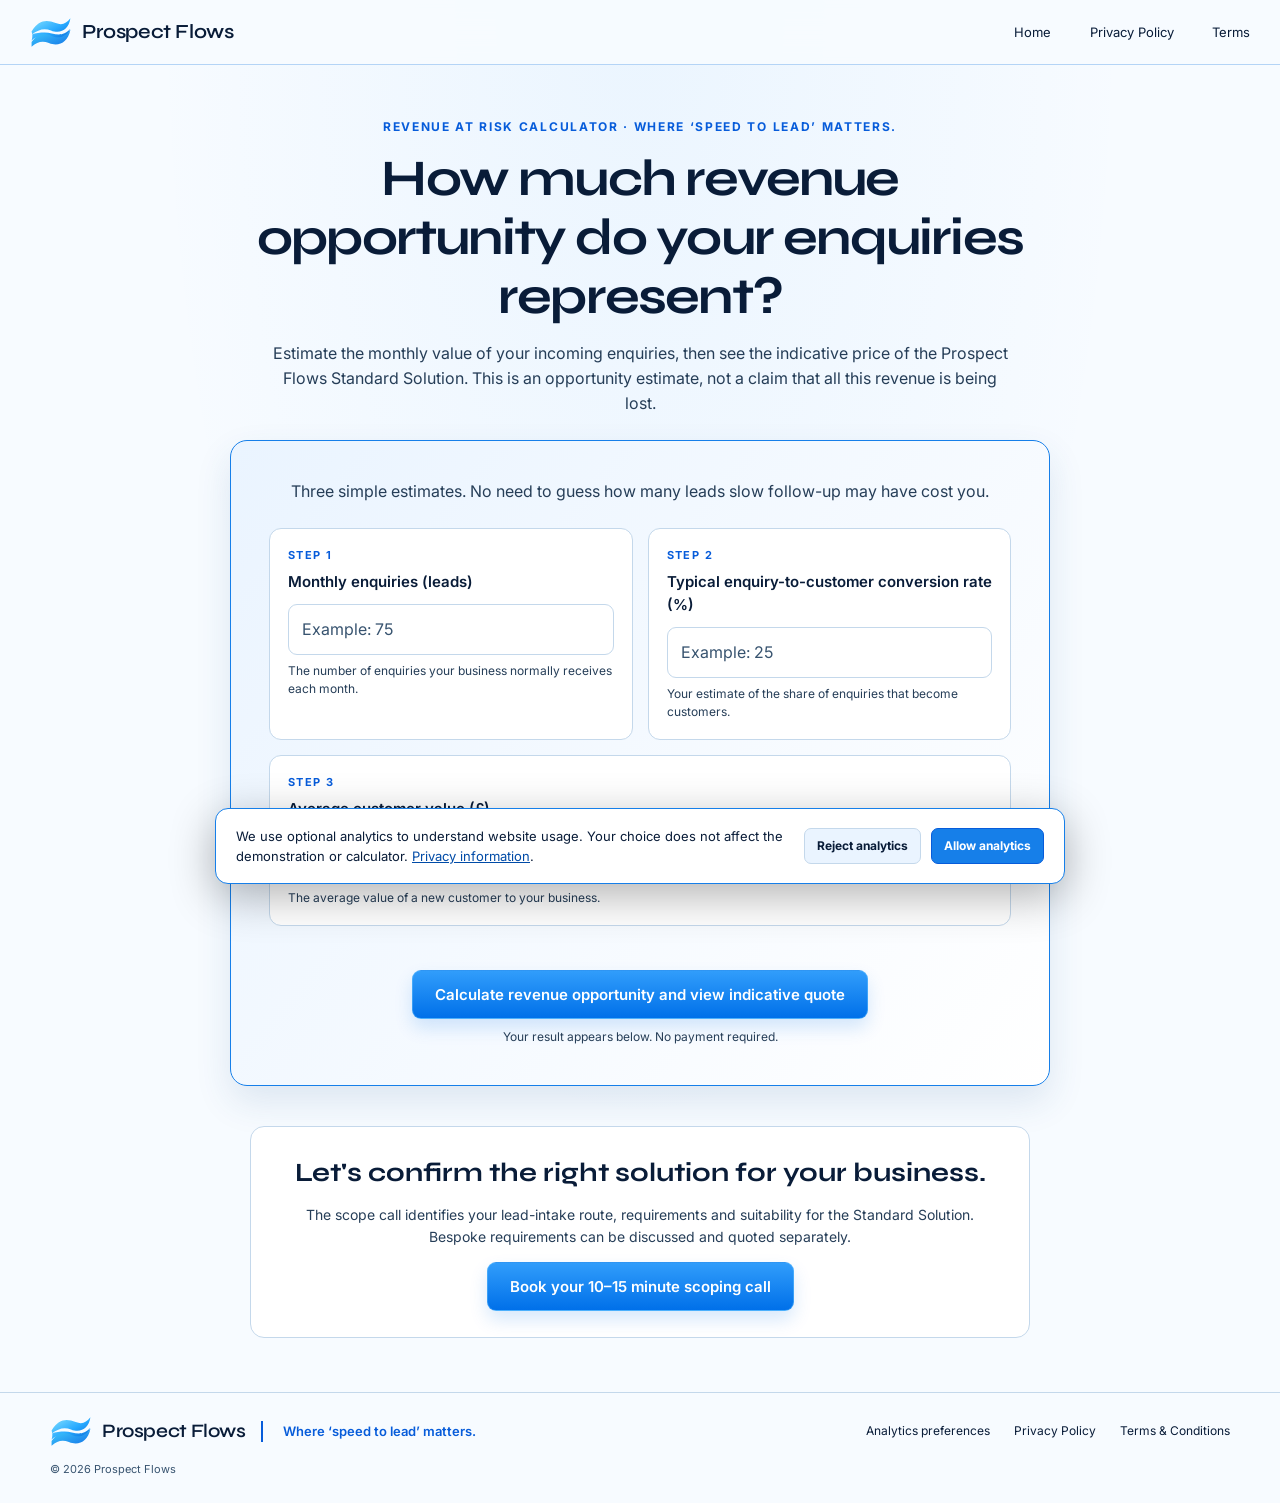
==== commit 3f33a925: "Redesign Prospect Flows site with matching light and dark themes" ====
--- a/quote/index.html
+++ b/quote/index.html
@@ -1,289 +1,67 @@
-<!DOCTYPE html>
-<html lang="en">
-<head>
-<meta charset="UTF-8"/>
-<meta name="viewport" content="width=device-width, initial-scale=1.0"/>
-<title>ProspectFlows — Revenue at Risk & Indicative Quote</title>
-<!-- Google tag (gtag.js) -->
-<script async src="https://www.googletagmanager.com/gtag/js?id=G-K7BTXNPB6P"></script>
+<!doctype html>
+<html lang="en"><head><meta charset="utf-8"><meta name="viewport" content="width=device-width,initial-scale=1"><meta name="color-scheme" content="light dark">
+<title>Prospect Flows — Revenue at Risk Calculator</title>
+<link rel="icon" type="image/svg+xml" href="../assets/favicon.svg">
+<link rel="preconnect" href="https://fonts.googleapis.com">
+<link rel="preconnect" href="https://fonts.gstatic.com" crossorigin>
+<link href="https://fonts.googleapis.com/css2?family=Syne:wght@400;500;600;700&family=Inter:wght@400;500;600;700&display=swap" rel="stylesheet">
+<link rel="stylesheet" href="../assets/theme.css">
+</head><body><a href="#main-content" class="skip">Skip to content</a><header class="site-header"><div class="header-inner"><a class="brand" href="../" aria-label="Prospect Flows home"><img src="../assets/logo-mark.svg" alt=""><span>Prospect Flows</span></a><nav class="site-nav" aria-label="Main navigation"><a href="../">Home</a><a href="../privacy-policy.html">Privacy Policy</a><a href="../terms.html">Terms</a></nav></div></header><main id="main-content" class="site-wrap">
+<section class="quote-hero"><span class="eyebrow">Revenue at Risk Calculator · Where ‘speed to lead’ matters.</span><h1>How much revenue opportunity do your enquiries represent?</h1>
+<p>Estimate the monthly value of your incoming enquiries, then see the indicative price of the Prospect Flows Standard Solution. This is an opportunity estimate, not a claim that all this revenue is being lost.</p></section>
+<section class="quote-card-shell" id="quote" aria-label="Revenue opportunity calculator"><p class="quote-intro">Three simple estimates. No need to guess how many leads slow follow-up may have cost you.</p>
+<div class="quote-fields">
+<div class="quote-field"><div class="step-label">Step 1</div><label class="question" for="enquiries">Monthly enquiries (leads)</label><input type="number" id="enquiries" min="1" step="1" inputmode="numeric" placeholder="Example: 75" required><p class="help">The number of enquiries your business normally receives each month.</p></div>
+<div class="quote-field"><div class="step-label">Step 2</div><label class="question" for="conversion-rate">Typical enquiry-to-customer conversion rate (%)</label><input type="number" id="conversion-rate" min="0.1" max="100" step="0.1" inputmode="decimal" placeholder="Example: 25" required><p class="help">Your estimate of the share of enquiries that become customers.</p></div>
+<div class="quote-field"><div class="step-label">Step 3</div><label class="question" for="customer-value">Average customer value (£)</label><input type="number" id="customer-value" min="0.01" step="0.01" inputmode="decimal" placeholder="Example: 1250" required><p class="help">The average value of a new customer to your business.</p></div>
+</div><p class="validation-msg" id="validation-msg" role="alert"></p>
+<div class="quote-submit"><button class="primary-button" type="button" onclick="generateQuote()">Calculate revenue opportunity and view indicative quote</button><p class="form-note">Your result appears below. No payment required.</p></div>
+<div class="quote-results" id="result" aria-live="polite"><div class="results-grid">
+<div class="risk-card"><div class="result-kicker">Illustrative enquiry value</div><h2>Estimated revenue opportunity</h2>
+<div class="risk-stat"><small>Monthly revenue opportunity</small><strong id="monthly-risk">£0</strong></div>
+<div class="risk-stat"><small>Annual revenue opportunity*</small><strong id="annual-risk">£0</strong></div>
+<p class="result-caveat"><strong>Important:</strong> This is the potential value represented by your enquiries, not revenue already lost or guaranteed to be recovered. Some enquiries may convert successfully today. The amount genuinely at risk from slow or missed responses depends on how your business handles them.</p>
+<p class="result-caveat">*Annual estimate assumes your monthly enquiries, conversion rate and average customer value stay broadly the same for twelve months.</p>
+</div>
+<div class="price-card"><div class="result-kicker">Indicative, non-binding price</div><h2>Prospect Flows Standard Speed-to-Lead Solution</h2><p class="result-price">£500<span>/month</span></p>
+<ul class="terms-list"><li>Two months payable upfront</li><li>Then monthly rolling</li><li>No long-term contract</li><li>Cancel anytime</li><li>Subject to fair use and the agreed standard scope</li></ul>
+<p class="quote-disclaimer">A short scoping call confirms whether your requirements fit the Standard Solution and the final price. More complex or bespoke work is discussed and quoted separately.</p>
+<a class="primary-button" href="https://calendar.app.google/S8iPG5Bbs254E7rS6">Book your 10–15 minute scoping call</a></div>
+</div></div></section>
+<section class="booking-panel"><h2>Let's confirm the right solution for your business.</h2><p>The scope call identifies your lead-intake route, requirements and suitability for the Standard Solution. Bespoke requirements can be discussed and quoted separately.</p><a class="booking-btn" href="https://calendar.app.google/S8iPG5Bbs254E7rS6">Book your 10–15 minute scoping call</a></section></main><footer class="site-footer"><div class="footer-inner"><div class="footer-brand"><a class="brand" href="../"><img src="../assets/logo-mark.svg" alt=""><span>Prospect Flows</span></a><span class="footer-tagline">Where ‘speed to lead’ matters.</span></div><div class="footer-links"><button type="button" class="privacy-settings" id="manage-analytics">Analytics preferences</button><a href="../privacy-policy.html">Privacy Policy</a><a href="../terms.html">Terms &amp; Conditions</a></div></div><p class="copyright">© 2026 Prospect Flows</p></footer><script>
+function formatGBP(v){return new Intl.NumberFormat('en-GB',{style:'currency',currency:'GBP',maximumFractionDigits:0}).format(v)}
+function generateQuote(){
+var e=document.getElementById('enquiries'),c=document.getElementById('conversion-rate'),a=document.getElementById('customer-value');
+var validation=document.getElementById('validation-msg'),result=document.getElementById('result');
+validation.textContent='';result.classList.remove('visible');[e,c,a].forEach(function(x){x.removeAttribute('aria-invalid')});
+var enquiries=Number(e.value),conversion=Number(c.value),aov=Number(a.value);
+function error(el,message){validation.textContent=message;el.setAttribute('aria-invalid','true');el.focus()}
+if(e.value.trim()===''||!Number.isInteger(enquiries)||enquiries<=0)return error(e,'Enter a whole number greater than zero for monthly enquiries.');
+if(c.value.trim()===''||!Number.isFinite(conversion)||conversion<=0||conversion>100)return error(c,'Enter a conversion rate above 0% and no greater than 100%.');
+if(a.value.trim()===''||!Number.isFinite(aov)||aov<=0)return error(a,'Enter an average customer value greater than £0.');
+var monthly=enquiries*(conversion/100)*aov,annual=monthly*12;
+document.getElementById('monthly-risk').textContent=formatGBP(monthly);
+document.getElementById('annual-risk').textContent=formatGBP(annual);
+result.classList.add('visible');result.scrollIntoView({behavior:'smooth',block:'start'});
+if(typeof window.gtag==='function'){gtag('event','revenue_opportunity_estimate_generated')}
+}
+document.querySelectorAll('#quote input').forEach(function(el){el.addEventListener('input',function(){document.getElementById('validation-msg').textContent='';el.removeAttribute('aria-invalid')})});
+</script><div id="privacy-banner" class="privacy-banner" role="region" aria-label="Analytics preferences"><p>We use optional analytics to understand website usage. Your choice does not affect the demonstration or calculator. <a href="/privacy-policy.html">Privacy information</a>.</p><div class="actions"><button class="reject" type="button" id="reject-analytics">Reject analytics</button><button class="allow" type="button" id="allow-analytics">Allow analytics</button></div></div>
 <script>
-  window.dataLayer = window.dataLayer || [];
-  function gtag(){dataLayer.push(arguments);}
-  gtag('js', new Date());
-  gtag('config', 'G-K7BTXNPB6P');
-</script>
-<link href="https://fonts.googleapis.com/css2?family=Syne:wght@400;500;600&family=Inter:wght@300;400;500&display=swap" rel="stylesheet"/>
-<style>
-  *{margin:0;padding:0;box-sizing:border-box}
-  :root{
-    --blue:#2979FF;
-    --blue-dim:rgba(41,121,255,0.12);
-    --blue-border:rgba(41,121,255,0.3);
-    --bg:#080b12;
-    --border:rgba(255,255,255,0.08);
-    --text:#e8eaf0;
-    --muted:rgba(255,255,255,0.45);
-    --faint:rgba(255,255,255,0.15);
-    --error:#ff6b6b;
+(function(){
+  var key='pf-analytics-preference',banner=document.getElementById('privacy-banner');
+  function loadAnalytics(){
+    if(window.pfAnalyticsLoaded)return;
+    window.pfAnalyticsLoaded=true;
+    window.dataLayer=window.dataLayer||[];
+    window.gtag=function(){dataLayer.push(arguments)};
+    gtag('js',new Date());gtag('config','G-K7BTXNPB6P');
+    var s=document.createElement('script');s.async=true;s.src='https://www.googletagmanager.com/gtag/js?id=G-K7BTXNPB6P';document.head.appendChild(s);
   }
-  html{scroll-behavior:smooth}
-  body{background:var(--bg);color:var(--text);font-family:'Inter',sans-serif;font-size:16px;line-height:1.6;overflow-x:hidden}
-  nav{display:flex;justify-content:space-between;align-items:center;padding:1.25rem 3rem;border-bottom:0.5px solid var(--border);position:sticky;top:0;z-index:100;background:rgba(8,11,18,0.92);backdrop-filter:blur(12px)}
-  .logo{font-family:'Syne',sans-serif;font-size:20px;font-weight:600;color:#fff;letter-spacing:-0.5px;text-decoration:none}.logo span{color:var(--blue)}
-  .nav-cta{background:var(--blue);color:#fff;border:none;padding:9px 20px;border-radius:6px;font-size:14px;font-family:'Inter',sans-serif;cursor:pointer;font-weight:500;text-decoration:none;display:inline-flex;align-items:center;justify-content:center}
-  .nav-cta:hover{background:#1a6aff}
-  .hero{padding:5.25rem 3rem 5rem;text-align:center;max-width:920px;margin:0 auto;position:relative}
-  .hero::before{content:'';position:absolute;top:0;left:50%;transform:translateX(-50%);width:600px;height:400px;background:radial-gradient(ellipse at center,rgba(41,121,255,0.08) 0%,transparent 70%);pointer-events:none}
-  .badge{display:inline-flex;align-items:center;gap:6px;background:var(--blue-dim);border:0.5px solid var(--blue-border);color:var(--blue);font-size:12px;padding:5px 14px;border-radius:20px;margin-bottom:1.5rem;letter-spacing:0.5px;font-weight:500}
-  .badge::before{content:'';width:6px;height:6px;border-radius:50%;background:var(--blue);animation:pulse 2s infinite}
-  @keyframes pulse{0%,100%{opacity:1}50%{opacity:0.3}}
-  h1{font-family:'Syne',sans-serif;font-size:58px;font-weight:600;line-height:1.16;letter-spacing:-2px;margin-bottom:1.5rem;color:#fff;padding-bottom:.08em}
-  h1 em{color:var(--blue);font-style:normal}
-  .sub{font-size:19px;color:var(--muted);line-height:1.7;margin-bottom:2.25rem;max-width:690px;margin-left:auto;margin-right:auto;font-weight:300}
-  .sub strong{color:rgba(255,255,255,0.75);font-weight:400}
-  .quote-box{background:rgba(255,255,255,0.025);border:0.5px solid var(--blue-border);border-radius:16px;padding:2.25rem;max-width:680px;margin:0 auto;text-align:left}
-  .quote-label{font-size:13px;color:var(--muted);margin-bottom:1.5rem;line-height:1.6;text-align:center}
-  .field-grid{display:grid;grid-template-columns:1fr;gap:14px}
-  .field{min-width:0;background:rgba(255,255,255,0.018);border:0.5px solid var(--border);border-radius:10px;padding:1rem}
-  .field.full{grid-column:auto}
-  .step-label{font-size:11px;color:var(--blue);letter-spacing:1px;text-transform:uppercase;font-weight:500;margin-bottom:.35rem}
-  label.question{display:block;font-size:14px;color:rgba(255,255,255,0.8);margin-bottom:0.55rem;font-weight:400}
-  .help{font-size:11px;color:rgba(255,255,255,0.32);margin-top:-3px;margin-bottom:7px;line-height:1.45}
-  input[type="number"],select{background:rgba(255,255,255,0.05);border:0.5px solid var(--faint);border-radius:8px;padding:13px 14px;font-size:15px;color:#fff;font-family:'Inter',sans-serif;width:100%;outline:none;transition:border-color 0.2s;margin-bottom:3px}
-  select{appearance:none;background-image:linear-gradient(45deg,transparent 50%,rgba(255,255,255,.45) 50%),linear-gradient(135deg,rgba(255,255,255,.45) 50%,transparent 50%);background-position:calc(100% - 18px) 19px,calc(100% - 13px) 19px;background-size:5px 5px,5px 5px;background-repeat:no-repeat}
-  option{background:#111722;color:#fff}
-  input[type="number"]::placeholder{color:rgba(255,255,255,0.25)}
-  input[type="number"]:focus,select:focus{border-color:rgba(41,121,255,0.6);background-color:rgba(41,121,255,0.05)}
-  .lost-row{display:grid;grid-template-columns:1fr 150px;gap:10px}
-  .submit-btn{width:100%;background:var(--blue);color:#fff;border:none;border-radius:8px;padding:13px;font-size:15px;font-weight:500;font-family:'Inter',sans-serif;cursor:pointer;margin-top:18px;transition:background 0.2s,transform 0.1s;text-decoration:none;display:inline-flex;align-items:center;justify-content:center;text-align:center}
-  .submit-btn:hover{background:#1a6aff}
-  .submit-btn:active{transform:scale(0.99)}
-  .form-note{font-size:12px;color:rgba(255,255,255,0.25);margin-top:10px;text-align:center}
-  .validation-msg{font-size:13px;color:var(--error);min-height:20px;margin:8px 0 0;text-align:center}
-  .result{display:none;margin-top:1.75rem;border-top:0.5px solid var(--border);padding-top:1.75rem;scroll-margin-top:110px}
-  .result.visible{display:block}
-  .risk-card,.quote-card{border:0.5px solid var(--blue-border);border-radius:14px;padding:1.5rem}
-  .risk-card{background:rgba(41,121,255,0.06);margin-bottom:14px}
-  .quote-card{background:rgba(255,255,255,0.025)}
-  .result-kicker{font-size:12px;color:var(--blue);letter-spacing:1px;text-transform:uppercase;font-weight:500;margin-bottom:0.55rem}
-  .result h2{font-family:'Syne',sans-serif;font-size:27px;font-weight:600;color:#fff;margin-bottom:0.7rem;letter-spacing:-0.5px;line-height:1.3;padding-bottom:.05em}
-  .risk-values{display:grid;grid-template-columns:1fr 1fr;gap:10px;margin-top:1rem}
-  .risk-value{background:rgba(255,255,255,0.035);border:0.5px solid var(--border);border-radius:10px;padding:1rem}
-  .risk-value span{display:block;font-size:11px;color:var(--muted);text-transform:uppercase;letter-spacing:.7px;margin-bottom:.25rem}
-  .risk-value strong{display:block;font-family:'Syne',sans-serif;font-size:30px;line-height:1.2;color:#fff;font-weight:600}
-  .price{font-family:'Syne',sans-serif;font-size:44px;font-weight:600;color:#fff;line-height:1.15;margin:0.75rem 0 1rem;letter-spacing:-1px;padding-bottom:.05em}
-  .price span{font-family:'Inter',sans-serif;font-size:15px;font-weight:400;color:var(--muted);letter-spacing:0}
-  .result p{font-size:14px;color:var(--muted);line-height:1.7;margin-bottom:1rem}
-  .result p strong{color:rgba(255,255,255,0.82);font-weight:500}
-  .terms-list{display:grid;gap:0.5rem;margin:1rem 0 1.25rem;list-style:none}
-  .terms-list li{font-size:13px;color:rgba(255,255,255,0.58);line-height:1.5;padding-left:1.25rem;position:relative}
-  .terms-list li::before{content:'';position:absolute;left:0;top:0.55rem;width:6px;height:6px;border-radius:50%;background:var(--blue)}
-  .important{background:rgba(255,255,255,0.025);border-left:2px solid var(--blue);padding:1rem 1rem .05rem;margin:1.1rem 0}
-  .important p{font-size:13px;margin-bottom:.85rem}
-  .disclaimer{border-top:0.5px solid var(--border);margin-top:1.25rem;padding-top:1.1rem;font-size:12px!important;color:rgba(255,255,255,0.35)!important;line-height:1.65!important}
-  .booking{padding:4rem 3rem;max-width:720px;margin:0 auto;text-align:center;border-top:0.5px solid var(--border)}
-  .booking h2{font-family:'Syne',sans-serif;font-size:36px;font-weight:600;color:#fff;margin-bottom:.75rem;letter-spacing:-.5px;line-height:1.3;padding-bottom:.05em}
-  .booking p{font-size:16px;color:var(--muted);line-height:1.8;margin-bottom:1rem}
-  .booking p strong{color:rgba(255,255,255,.82);font-weight:500}
-  .booking-btn{background:var(--blue);color:#fff;border:none;border-radius:8px;padding:14px 32px;font-size:16px;font-weight:500;font-family:'Inter',sans-serif;cursor:pointer;transition:background .2s;text-decoration:none;display:inline-flex;align-items:center;justify-content:center;margin-top:1.25rem}
-  .booking-btn:hover{background:#1a6aff}
-  footer{border-top:0.5px solid var(--border);padding:2rem 3rem;display:flex;justify-content:space-between;align-items:center;font-size:12px;color:rgba(255,255,255,0.2)}
-  footer a{color:rgba(255,255,255,0.3);text-decoration:none}
-  footer a:hover{color:var(--blue)}
-  .footer-links{display:flex;gap:1.5rem}
-  @media(max-width:760px){
-    nav{padding:1rem 1.25rem;gap:1rem}.logo{font-size:18px;white-space:nowrap}.nav-cta{padding:8px 12px;font-size:12px}
-    .hero{padding:3.75rem 1.25rem 3.5rem}.hero::before{width:320px;height:300px}h1{font-size:41px;letter-spacing:-1.2px}.sub{font-size:16px;margin-bottom:2rem}
-    .quote-box{padding:1.4rem;border-radius:14px}.field-grid{grid-template-columns:1fr}.field.full{grid-column:auto}.lost-row{grid-template-columns:1fr 125px}
-    .risk-values{grid-template-columns:1fr}.price{font-size:36px}.booking{padding:3rem 1.25rem}.booking h2{font-size:30px}
-    footer{padding:1.5rem 1.25rem;flex-direction:column;gap:1rem;text-align:center}.footer-links{gap:1rem;flex-wrap:wrap;justify-content:center}
-  }
-</style>
-</head>
-<body>
-<nav>
-  <a class="logo" href="../">Prospect<span>Flows</span></a>
-  <a class="nav-cta" href="../">Back to main site</a>
-</nav>
-
-<main>
-  <section class="hero">
-    <div class="badge">Revenue at Risk Calculator</div>
-    <h1>What could missed leads be<br><em>costing your business?</em></h1>
-    <p class="sub">Use the calculator to estimate the revenue at risk when enquiries are not converted because of <strong>slow or missed follow-up.</strong> Your indicative quote will then appear on this page.</p>
-
-    <div class="quote-box" id="quote">
-      <p class="quote-label">Enter your best estimates. The result is an illustration, not a guarantee of loss or recovered revenue.</p>
-
-      <div class="field-grid">
-        <div class="field">
-          <div class="step-label">Step 1</div>
-          <label class="question" for="enquiries">Enquiries (leads) per month</label>
-          <input type="number" id="enquiries" min="1" step="1" inputmode="numeric" placeholder="Example: 75"/>
-        </div>
-
-        <div class="field">
-          <div class="step-label">Step 2</div>
-          <label class="question" for="conversion-rate">Conversion rate from enquiry to customer (%)</label>
-          <input type="number" id="conversion-rate" min="0.1" max="100" step="0.1" inputmode="decimal" placeholder="Example: 25"/>
-        </div>
-
-        <div class="field full">
-          <div class="step-label">Step 3</div>
-          <label class="question" for="lost-leads">Estimated leads not converted due to slow or missed follow-up</label>
-          <p class="help">Use either a number of leads or a percentage of monthly enquiries.</p>
-          <div class="lost-row">
-            <input type="number" id="lost-leads" min="0.1" step="0.1" inputmode="decimal" placeholder="Example: 8"/>
-            <select id="lost-type" aria-label="Choose number or percentage">
-              <option value="number">Number</option>
-              <option value="percentage">Percentage</option>
-            </select>
-          </div>
-        </div>
-
-        <div class="field full">
-          <div class="step-label">Step 4</div>
-          <label class="question" for="customer-value">Average customer value (£)</label>
-          <input type="number" id="customer-value" min="1" step="0.01" inputmode="decimal" placeholder="Example: 1250"/>
-        </div>
-      </div>
-
-      <p class="validation-msg" id="validation-msg" role="alert"></p>
-      <button class="submit-btn" type="button" onclick="generateQuote()">Calculate revenue at risk and show indicative quote</button>
-      <p class="form-note">No payment required. Your result and indicative price appear below.</p>
-
-      <div class="result" id="result" aria-live="polite">
-        <div class="risk-card">
-          <div class="result-kicker">Estimated revenue at risk</div>
-          <h2>What slow or missed follow-up could be costing you</h2>
-          <div class="risk-values">
-            <div class="risk-value">
-              <span>Estimated monthly revenue at risk</span>
-              <strong id="monthly-risk">£0</strong>
-            </div>
-            <div class="risk-value">
-              <span>Estimated annual revenue at risk</span>
-              <strong id="annual-risk">£0</strong>
-            </div>
-          </div>
-          <p class="disclaimer">This estimate assumes that only a proportion of the affected enquiries would have converted, based on the conversion rate you entered. It is illustrative and does not represent a guaranteed loss or guaranteed recovery.</p>
-        </div>
-
-        <div class="quote-card">
-          <div class="result-kicker">Indicative Standard Solution quote</div>
-          <h2>Prospect Flows Standard Speed-to-Lead Solution</h2>
-          <div class="price">£500<span>/month</span></div>
-          <ul class="terms-list">
-            <li>Two months payable upfront</li>
-            <li>Then monthly rolling</li>
-            <li>No long-term contract</li>
-            <li>Cancel anytime</li>
-            <li>Subject to fair use and the agreed standard scope</li>
-          </ul>
-
-          <div class="important">
-            <p><strong>This is an indicative, non-binding price.</strong> The calculator does not confirm that your requirements qualify for the Standard Solution.</p>
-            <p>A short scope call is required to clarify your requirements, confirm whether the Standard Solution is suitable and agree the final scope and price.</p>
-            <p><strong>Bespoke solutions are available</strong> where your requirements fall outside the standard scope. Any bespoke work will be discussed and quoted separately.</p>
-          </div>
-
-          <a class="submit-btn" href="https://calendar.app.google/S8iPG5Bbs254E7rS6">Book your 10–15 minute scope call</a>
-        </div>
-      </div>
-    </div>
-  </section>
-
-  <section class="booking">
-    <h2>Confirm the right solution for your business.</h2>
-    <p>The scope call confirms your lead-intake route, workflow requirements and whether the Standard Solution is suitable.</p>
-    <p><strong>Where your requirements are more complex, a bespoke solution is available and will be quoted separately.</strong></p>
-    <a class="booking-btn" href="https://calendar.app.google/S8iPG5Bbs254E7rS6">Book your 10–15 minute scope call</a>
-  </section>
-</main>
-
-<footer>
-  <span>© 2026 ProspectFlows</span>
-  <div class="footer-links">
-    <a href="../privacy-policy.html">Privacy Policy</a>
-    <a href="../terms.html">Terms & Conditions</a>
-  </div>
-</footer>
-
-<script>
-function formatGBP(value){
-  return new Intl.NumberFormat('en-GB',{style:'currency',currency:'GBP',maximumFractionDigits:0}).format(value);
-}
-
-function generateQuote(){
-  var enquiriesInput=document.getElementById('enquiries');
-  var lostInput=document.getElementById('lost-leads');
-  var lostType=document.getElementById('lost-type').value;
-  var conversionInput=document.getElementById('conversion-rate');
-  var customerValueInput=document.getElementById('customer-value');
-  var validation=document.getElementById('validation-msg');
-  var result=document.getElementById('result');
-
-  var enquiries=Number(enquiriesInput.value);
-  var lostValue=Number(lostInput.value);
-  var conversionRate=Number(conversionInput.value);
-  var customerValue=Number(customerValueInput.value);
-
-  validation.textContent='';
-  result.classList.remove('visible');
-  [enquiriesInput,lostInput,conversionInput,customerValueInput].forEach(function(el){el.removeAttribute('aria-invalid')});
-
-  if(!Number.isFinite(enquiries)||enquiries<=0||!Number.isInteger(enquiries)){
-    validation.textContent='Please enter a whole number above zero for monthly enquiries.';
-    enquiriesInput.setAttribute('aria-invalid','true');enquiriesInput.focus();return;
-  }
-  if(!Number.isFinite(lostValue)||lostValue<=0){
-    validation.textContent='Please enter an estimated number or percentage of leads not converted.';
-    lostInput.setAttribute('aria-invalid','true');lostInput.focus();return;
-  }
-  if(lostType==='percentage'&&lostValue>100){
-    validation.textContent='The estimated percentage of leads not converted cannot exceed 100%.';
-    lostInput.setAttribute('aria-invalid','true');lostInput.focus();return;
-  }
-  if(lostType==='number'&&lostValue>enquiries){
-    validation.textContent='The estimated number of leads not converted cannot exceed total monthly enquiries.';
-    lostInput.setAttribute('aria-invalid','true');lostInput.focus();return;
-  }
-  if(!Number.isFinite(conversionRate)||conversionRate<=0||conversionRate>100){
-    validation.textContent='Please enter a conversion rate above 0% and no higher than 100%.';
-    conversionInput.setAttribute('aria-invalid','true');conversionInput.focus();return;
-  }
-  if(!Number.isFinite(customerValue)||customerValue<=0){
-    validation.textContent='Please enter an average customer value above £0.';
-    customerValueInput.setAttribute('aria-invalid','true');customerValueInput.focus();return;
-  }
-
-  var affectedLeads=lostType==='percentage' ? enquiries*(lostValue/100) : lostValue;
-  var monthlyRisk=affectedLeads*(conversionRate/100)*customerValue;
-  var annualRisk=monthlyRisk*12;
-
-  document.getElementById('monthly-risk').textContent=formatGBP(monthlyRisk);
-  document.getElementById('annual-risk').textContent=formatGBP(annualRisk);
-  result.classList.add('visible');
-  result.scrollIntoView({behavior:'smooth',block:'start'});
-
-  if(window.gtag){
-    gtag('event','revenue_risk_quote_generated',{
-      enquiries_per_month:enquiries,
-      lost_leads_input:lostValue,
-      lost_leads_type:lostType,
-      conversion_rate:conversionRate,
-      average_customer_value:customerValue,
-      estimated_monthly_revenue_at_risk:Math.round(monthlyRisk)
-    });
-  }
-}
-
-document.querySelectorAll('#quote input, #quote select').forEach(function(el){
-  el.addEventListener('input',function(){
-    document.getElementById('validation-msg').textContent='';
-    el.removeAttribute('aria-invalid');
-  });
-});
-</script>
-</body>
-</html>
+  function read(){try{return localStorage.getItem(key)}catch(e){return null}}
+  function save(value){try{localStorage.setItem(key,value)}catch(e){}window.location.reload()}
+  document.getElementById('manage-analytics').addEventListener('click',function(){banner.classList.add('visible')});document.getElementById('allow-analytics').addEventListener('click',function(){save('allow')});
+  document.getElementById('reject-analytics').addEventListener('click',function(){save('reject')});
+  var choice=read();if(choice==='allow')loadAnalytics();else if(choice!=='reject')banner.classList.add('visible');
+})();
+</script></body></html>
--- a/assets/theme.css
+++ b/assets/theme.css
@@ -0,0 +1,87 @@
+/* Prospect Flows shared design system — consistent between all four pages. */
+:root{color-scheme:dark;--bg:#06111b;--bg-2:#071724;--panel:#0b2031;--panel-2:#102a42;--panel-highlight:#153953;--border:#35526b;--border-soft:rgba(143,201,255,.26);--ink:#f5f9ff;--muted:#c3d0df;--soft:#96b4d0;--accent:#47baff;--accent-2:#087cec;--link:#75d0ff;--nav:rgba(5,18,29,.92);--shadow:0 18px 46px rgba(0,0,0,.22);--input:#203348;--focus:#9ce5ff}
+@media(prefers-color-scheme:light){:root{color-scheme:light;--bg:#f7fbff;--bg-2:#eef7ff;--panel:#ffffff;--panel-2:#eaf4ff;--panel-highlight:#dbefff;--border:#c4d8eb;--border-soft:rgba(0,109,223,.27);--ink:#091c38;--muted:#263e58;--soft:#37536f;--accent:#075cda;--accent-2:#167fe9;--link:#004ba7;--nav:rgba(247,251,255,.94);--shadow:0 16px 36px rgba(35,86,140,.12);--input:#ffffff;--focus:#0b72ed}}
+*,*::before,*::after{box-sizing:border-box}
+html{scroll-behavior:smooth}
+body{margin:0;min-height:100vh;font-family:'Inter',Arial,sans-serif;background:radial-gradient(ellipse at 50% 0,rgba(42,150,247,.06),transparent 54%),var(--bg);color:var(--ink);font-size:16px;line-height:1.55;overflow-x:hidden}
+button,input,select{font:inherit}button{cursor:pointer}
+a{color:var(--link)}
+a:focus-visible,button:focus-visible,input:focus-visible,select:focus-visible{outline:3px solid var(--focus);outline-offset:3px}
+.skip{position:absolute;left:8px;top:-80px;padding:10px 15px;background:var(--panel);z-index:1000}.skip:focus{top:8px}
+.site-header{position:sticky;top:0;z-index:30;background:var(--nav);backdrop-filter:blur(16px);border-bottom:1px solid var(--border-soft)}
+.header-inner{display:flex;align-items:center;justify-content:space-between;gap:1.2rem;max-width:1320px;margin:auto;padding:14px 30px}
+.brand{display:inline-flex;align-items:center;gap:10px;font-family:'Syne',Arial,sans-serif;font-size:20px;font-weight:600;line-height:1.1;color:var(--ink);text-decoration:none;white-space:nowrap;letter-spacing:-.02em}.brand img{width:42px;height:36px;flex:none}
+.site-nav{display:flex;align-items:center;gap:clamp(.7rem,3vw,2.8rem);font-size:13px}.site-nav a{text-decoration:none;color:var(--ink)}.site-nav a:hover{color:var(--accent)}
+.site-wrap{width:min(100% - 64px,1180px);margin-inline:auto}
+.hero{position:relative;text-align:center;padding:36px 0 0;isolation:isolate}
+.hero .wave-decoration{pointer-events:none;position:absolute;top:15px;left:50%;width:calc(100vw + 20px);height:345px;transform:translateX(-50%);background:url('../assets/hero-wave.svg') center bottom/100% 100% no-repeat;z-index:-1;opacity:.85}
+@media(prefers-color-scheme:light){.hero .wave-decoration{opacity:.45}}
+.hero-brand{display:flex;align-items:center;justify-content:center;gap:12px;font-family:'Syne',sans-serif;font-size:clamp(2.6rem,5vw,4rem);font-weight:600;line-height:1.12;letter-spacing:-.045em}.hero-brand img{width:82px;height:65px}
+.tagline{color:var(--accent);font-size:clamp(1.1rem,2vw,1.55rem);font-weight:600;letter-spacing:.01em;margin:6px 0 0}
+.hero-rule{width:115px;height:3px;background:var(--accent-2);margin:16px auto 20px;border-radius:3px}
+.hero h1{font-family:'Syne',Arial,sans-serif;font-weight:600;font-size:clamp(2.4rem,4.2vw,3.7rem);line-height:1.13;letter-spacing:-.035em;margin:0 0 12px}
+.hero-lede{font-size:clamp(1rem,1.4vw,1.12rem);max-width:850px;margin:0 auto 26px;color:var(--muted);line-height:1.54}
+.feature-grid{display:grid;grid-template-columns:repeat(4,minmax(0,1fr));gap:15px;margin:36px 0 30px;text-align:left}
+.feature-card{display:flex;flex-direction:column;gap:12px;padding:18px 20px;background:linear-gradient(135deg,var(--panel),var(--bg-2));border:1px solid var(--border);border-radius:14px;min-height:130px;box-shadow:var(--shadow)}
+.feature-card svg{width:35px;height:35px;color:var(--accent)}.feature-card strong{font-size:clamp(.95rem,1.3vw,1.1rem);line-height:1.25}
+.experience{border:1.5px solid var(--accent-2);border-radius:17px;padding:24px clamp(20px,4vw,64px) 20px;background:radial-gradient(ellipse at 15% 110%,rgba(15,128,241,.15),transparent 65%),linear-gradient(125deg,var(--panel-2),var(--panel));box-shadow:var(--shadow);scroll-margin-top:105px}
+.experience h2{text-align:center;font-family:'Syne',Arial,sans-serif;font-size:clamp(1.55rem,3vw,2.15rem);line-height:1.2;letter-spacing:-.025em;margin:0 0 13px}
+.experience-copy{max-width:920px;margin:0 auto 18px}.experience-copy p{font-size:.96rem;margin:7px 0;color:var(--ink)}
+.demo-form{max-width:790px;margin:auto}.form-grid{display:grid;grid-template-columns:145px minmax(0,1fr);gap:11px 16px;align-items:center}
+.form-grid label{font-size:14px;font-weight:600}
+.form-grid input{display:block;width:100%;min-width:0;border:1px solid var(--border);background:var(--input);border-radius:8px;color:var(--ink);padding:10px 14px;min-height:42px;box-shadow:inset 0 1px 1px rgba(0,0,0,.08)}
+.form-grid input::placeholder{color:var(--soft);opacity:1}
+.form-grid input:focus{border-color:var(--accent)}
+.consent-row{display:flex;align-items:flex-start;gap:10px;margin:16px 0 10px;color:var(--muted);font-size:12px}.consent-row label{cursor:pointer}.consent-row input{margin-top:3px;accent-color:var(--accent-2);width:16px;height:16px;flex:none}
+.captcha-error{color:#ff8f8f;font-size:13px;display:none;text-align:center}.h-captcha{display:flex;justify-content:center;margin:10px auto}.form-actions{text-align:center}
+.primary-button,.submit-btn,.booking-btn{background:linear-gradient(180deg,#319dfb,#0070e9);color:white!important;border:1px solid rgba(119,205,255,.4);border-radius:9px;font-family:'Inter',sans-serif;font-weight:600;font-size:15px;display:inline-flex;align-items:center;justify-content:center;padding:12px 22px;text-decoration:none;box-shadow:0 9px 18px rgba(0,112,233,.16);transition:filter .15s,transform .15s}
+.primary-button:hover,.submit-btn:hover,.booking-btn:hover{filter:brightness(1.1);transform:translateY(-1px)}
+.primary-button:disabled,.submit-btn:disabled{opacity:.55;cursor:wait}.submit-btn{min-width:min(100%,375px)}
+.form-note{font-size:12px;color:var(--muted);text-align:center;margin:9px 0 0}.form-note.note-error{color:#ff9f9f}
+.how-it-works{padding:29px 0 24px;text-align:center;scroll-margin-top:95px}.how-it-works h2{font-family:'Syne',sans-serif;font-size:clamp(1.8rem,3vw,2.4rem);line-height:1.2;margin:0 0 5px}.how-it-works .intro{margin:0 0 28px;color:var(--muted);font-size:.9rem}
+.journey{display:grid;grid-template-columns:1fr 30px 1fr 30px 1fr;gap:13px;align-items:center}
+.journey-step{position:relative;background:linear-gradient(135deg,var(--panel),var(--bg-2));border:1px solid var(--border);border-radius:13px;min-height:100px;padding:20px;display:flex;align-items:center;justify-content:center;gap:13px;text-align:left;box-shadow:var(--shadow)}
+.journey-step .number{position:absolute;top:-22px;left:50%;transform:translateX(-50%);display:grid;place-items:center;width:39px;height:39px;border-radius:50%;background:var(--bg);border:3px solid var(--accent);color:var(--accent);font-weight:700}
+.journey-step svg{width:33px;height:33px;color:var(--accent);flex:none}.journey-step strong{font-size:14px;line-height:1.25}.journey-arrow{font-size:30px;color:var(--accent)}
+.journey-label{display:inline-block;color:var(--accent);text-transform:uppercase;letter-spacing:.18em;font-size:11px;border:1px solid var(--accent);border-radius:999px;padding:4px 20px;margin-top:14px;font-weight:600}
+.standard-panel{display:grid;grid-template-columns:1fr 1.2fr;gap:35px;align-items:center;border:1px solid var(--border);background:linear-gradient(115deg,var(--panel),var(--panel-2));border-radius:14px;padding:22px 30px;box-shadow:var(--shadow);margin-bottom:20px;scroll-margin-top:105px}
+.standard-panel h2{font-family:'Syne',sans-serif;font-size:clamp(1.5rem,2.8vw,2.1rem);line-height:1.2;margin:0 0 10px}.standard-panel .mini-rule{height:3px;width:75px;background:var(--accent);margin-bottom:11px}.standard-panel p{font-size:14px;margin:0;color:var(--muted)}
+.standard-benefits{list-style:none;margin:0;padding:0 0 0 32px;border-left:1px solid var(--border);display:grid;gap:7px}.standard-benefits li{position:relative;font-size:14px;padding-left:27px}.standard-benefits li::before{content:'✓';position:absolute;left:0;top:0;color:var(--accent);font-size:19px;font-weight:700;line-height:1}
+.timing-note{font-size:11px;color:var(--muted);margin:10px 3px 21px}
+.site-footer{border-top:1px solid var(--border);padding:20px 0 25px}
+.footer-inner{width:min(100% - 64px,1180px);margin:auto;display:flex;align-items:center;gap:20px;justify-content:space-between}
+.footer-brand{display:flex;align-items:center;gap:15px;flex-wrap:wrap}.footer-brand .brand{font-size:19px}.footer-tagline{padding-left:20px;border-left:2px solid var(--accent);color:var(--accent);font-size:13px;font-weight:600}
+.footer-links{display:flex;gap:24px;flex-wrap:wrap}.footer-links a{font-size:12px;text-decoration:none;color:var(--ink)}.footer-links a:hover{color:var(--accent)}
+.copyright{font-size:11px;color:var(--soft);margin:12px auto 0;width:min(100% - 64px,1180px)}
+/* calculator */
+.quote-hero{text-align:center;max-width:820px;margin:0 auto;padding:48px 0 24px}
+.eyebrow{font-size:12px;letter-spacing:.14em;text-transform:uppercase;color:var(--accent);font-weight:700}
+.quote-hero h1,.legal-content h1{font-family:'Syne',sans-serif;font-size:clamp(2.1rem,4vw,3.45rem);line-height:1.15;letter-spacing:-.035em;margin:12px 0 15px}
+.quote-hero p{max-width:740px;margin:auto;color:var(--muted)}
+.quote-card-shell{max-width:820px;margin:0 auto 40px;padding:clamp(20px,3.3vw,38px);border:1.5px solid var(--accent-2);border-radius:17px;background:linear-gradient(130deg,var(--panel-2),var(--panel));box-shadow:var(--shadow)}
+.quote-intro{color:var(--muted);margin:0 0 24px;text-align:center}
+.quote-fields{display:grid;grid-template-columns:1fr 1fr;gap:15px}.quote-field{background:var(--panel);border:1px solid var(--border);border-radius:12px;padding:18px}.quote-field:nth-child(3){grid-column:1/-1}
+.step-label{font-size:11px;color:var(--accent);font-weight:700;letter-spacing:.13em;text-transform:uppercase}.question{display:block;font-weight:600;font-size:15px;margin:6px 0 11px}.help{color:var(--muted);font-size:12px;line-height:1.5;margin:7px 0 0}
+.quote-field input{width:100%;border:1px solid var(--border);background:var(--input);color:var(--ink);padding:12px 13px;border-radius:9px;min-height:44px}
+.quote-field input::placeholder{color:var(--soft)}
+.validation-msg{color:#ff9898;min-height:22px;font-size:13px;text-align:center;margin:12px 0 0}
+.quote-submit{text-align:center}.quote-submit button{margin-top:10px}
+.quote-results{display:none;margin-top:28px;padding-top:25px;border-top:1px solid var(--border);scroll-margin-top:110px}
+.quote-results.visible{display:block}.results-grid{display:grid;grid-template-columns:1fr 1fr;gap:15px}
+.risk-card,.price-card{background:var(--panel);border:1px solid var(--border);border-radius:13px;padding:22px}.risk-card h2,.price-card h2{font-family:'Syne',sans-serif;font-size:1.4rem;margin:5px 0 13px;line-height:1.25}
+.result-kicker{font-size:11px;text-transform:uppercase;letter-spacing:.12em;color:var(--accent);font-weight:700}
+.risk-stat{border-bottom:1px solid var(--border);padding:12px 0}.risk-stat:last-child{border:0}.risk-stat small{display:block;font-size:12px;color:var(--muted)}.risk-stat strong{font-family:'Syne',sans-serif;font-size:2rem;font-weight:600}
+.result-caveat{font-size:13px;color:var(--muted);margin:15px 0 0}.result-price{font-family:'Syne',sans-serif;font-size:2.7rem;line-height:1.2;margin:6px 0 9px}.result-price span{font-family:'Inter',sans-serif;font-size:15px;color:var(--muted)}
+.terms-list{padding-left:20px;font-size:13px;line-height:1.8}.quote-disclaimer{font-size:12px;color:var(--muted);line-height:1.65}.price-card .primary-button{margin-top:10px;width:100%}
+.booking-panel{text-align:center;max-width:780px;margin:28px auto 54px;padding:26px;background:var(--panel);border:1px solid var(--border);border-radius:14px}.booking-panel h2{font-family:'Syne',sans-serif;font-size:1.65rem;margin:0 0 10px}.booking-panel p{font-size:14px;color:var(--muted);margin:0 0 15px}
+/* legal */
+.legal-content{max-width:780px;margin:0 auto;padding:55px 0 65px}.legal-content .updated{font-size:13px;color:var(--soft);margin:0 0 25px}.legal-content h2{font-family:'Syne',sans-serif;font-size:1.4rem;line-height:1.24;margin:26px 0 9px}
+.legal-content p,.legal-content li{color:var(--muted);font-size:15px;line-height:1.75}.legal-content ul{padding-left:24px}.legal-content p{margin:0 0 15px}.legal-content .highlight{background:var(--panel-2);border:1px solid var(--border);border-radius:12px;padding:19px;margin-bottom:20px}.legal-content .highlight p{margin:0}
+.legal-content a{word-break:break-word}
+.privacy-banner{position:fixed;z-index:80;left:16px;right:16px;bottom:16px;max-width:850px;margin:auto;padding:17px 20px;background:var(--panel);border:1px solid var(--accent-2);border-radius:13px;box-shadow:0 12px 45px rgba(0,0,0,.3);display:none;gap:20px;align-items:center}
+.privacy-banner.visible{display:flex}.privacy-banner p{margin:0;color:var(--ink);font-size:13px;flex:1}.privacy-banner .actions{display:flex;gap:10px;flex-wrap:wrap}.privacy-banner button{border-radius:7px;padding:8px 12px;font-size:12px;font-weight:700}.privacy-banner .allow{background:var(--accent-2);border:1px solid var(--accent);color:white}.privacy-banner .reject{background:var(--panel-2);border:1px solid var(--border);color:var(--ink)}
+@media(max-width:900px){.site-nav{gap:15px}.feature-grid{grid-template-columns:repeat(2,minmax(0,1fr))}.hero .wave-decoration{height:270px}.standard-panel{gap:22px}.site-wrap{width:min(100% - 40px,1180px)}.footer-inner,.copyright{width:min(100% - 40px,1180px)}}
+@media(max-width:660px){.header-inner{padding:11px 16px;align-items:flex-start;flex-wrap:wrap}.site-nav{width:100%;justify-content:space-between;gap:10px;font-size:12px;overflow:auto}.brand{font-size:18px}.brand img{width:35px;height:30px}.site-wrap{width:min(100% - 28px,1180px)}.hero{padding-top:24px}.hero-brand{font-size:2.2rem;gap:6px}.hero-brand img{width:49px;height:48px}.tagline{font-size:1.05rem}.hero .wave-decoration{top:80px;height:255px}.hero h1{font-size:clamp(2rem,8vw,2.6rem)}.hero-lede{font-size:15px}.feature-grid{grid-template-columns:1fr 1fr;gap:9px;margin-top:20px}.feature-card{min-height:105px;padding:14px 12px}.feature-card strong{font-size:13px}.feature-card svg{height:27px;width:27px}.experience{padding:23px 14px}.experience h2{font-size:1.55rem}.experience-copy p{font-size:14px}.form-grid{grid-template-columns:1fr;gap:5px}.form-grid label{margin-top:6px}.form-grid input{margin-bottom:3px}.journey{grid-template-columns:1fr;gap:24px}.journey-step{min-height:83px}.journey-arrow{transform:rotate(90deg);font-size:22px;line-height:1}.standard-panel{grid-template-columns:1fr;gap:20px;padding:21px 17px}.standard-benefits{padding:0;border:0}.footer-inner{width:min(100% - 28px,1180px);align-items:flex-start;flex-direction:column;gap:14px}.footer-brand{gap:10px}.footer-tagline{padding-left:12px}.copyright{width:min(100% - 28px,1180px)}.quote-hero{padding:32px 0 22px}.quote-fields,.results-grid{grid-template-columns:1fr}.quote-field:nth-child(3){grid-column:auto}.quote-card-shell{padding:18px 14px}.legal-content{padding:35px 0 45px}.legal-content h1{font-size:2.2rem}.legal-content p,.legal-content li{font-size:14px}.privacy-banner.visible{align-items:stretch;flex-direction:column;gap:12px}.privacy-banner .actions button{flex:1}}
+@media(prefers-reduced-motion:reduce){*,*::before,*::after{animation:none!important;transition:none!important;scroll-behavior:auto!important}}
+
+.privacy-settings{appearance:none;background:transparent;border:0;padding:0;color:var(--ink);font-size:12px;font-family:inherit;cursor:pointer}.privacy-settings:hover{color:var(--accent)}
